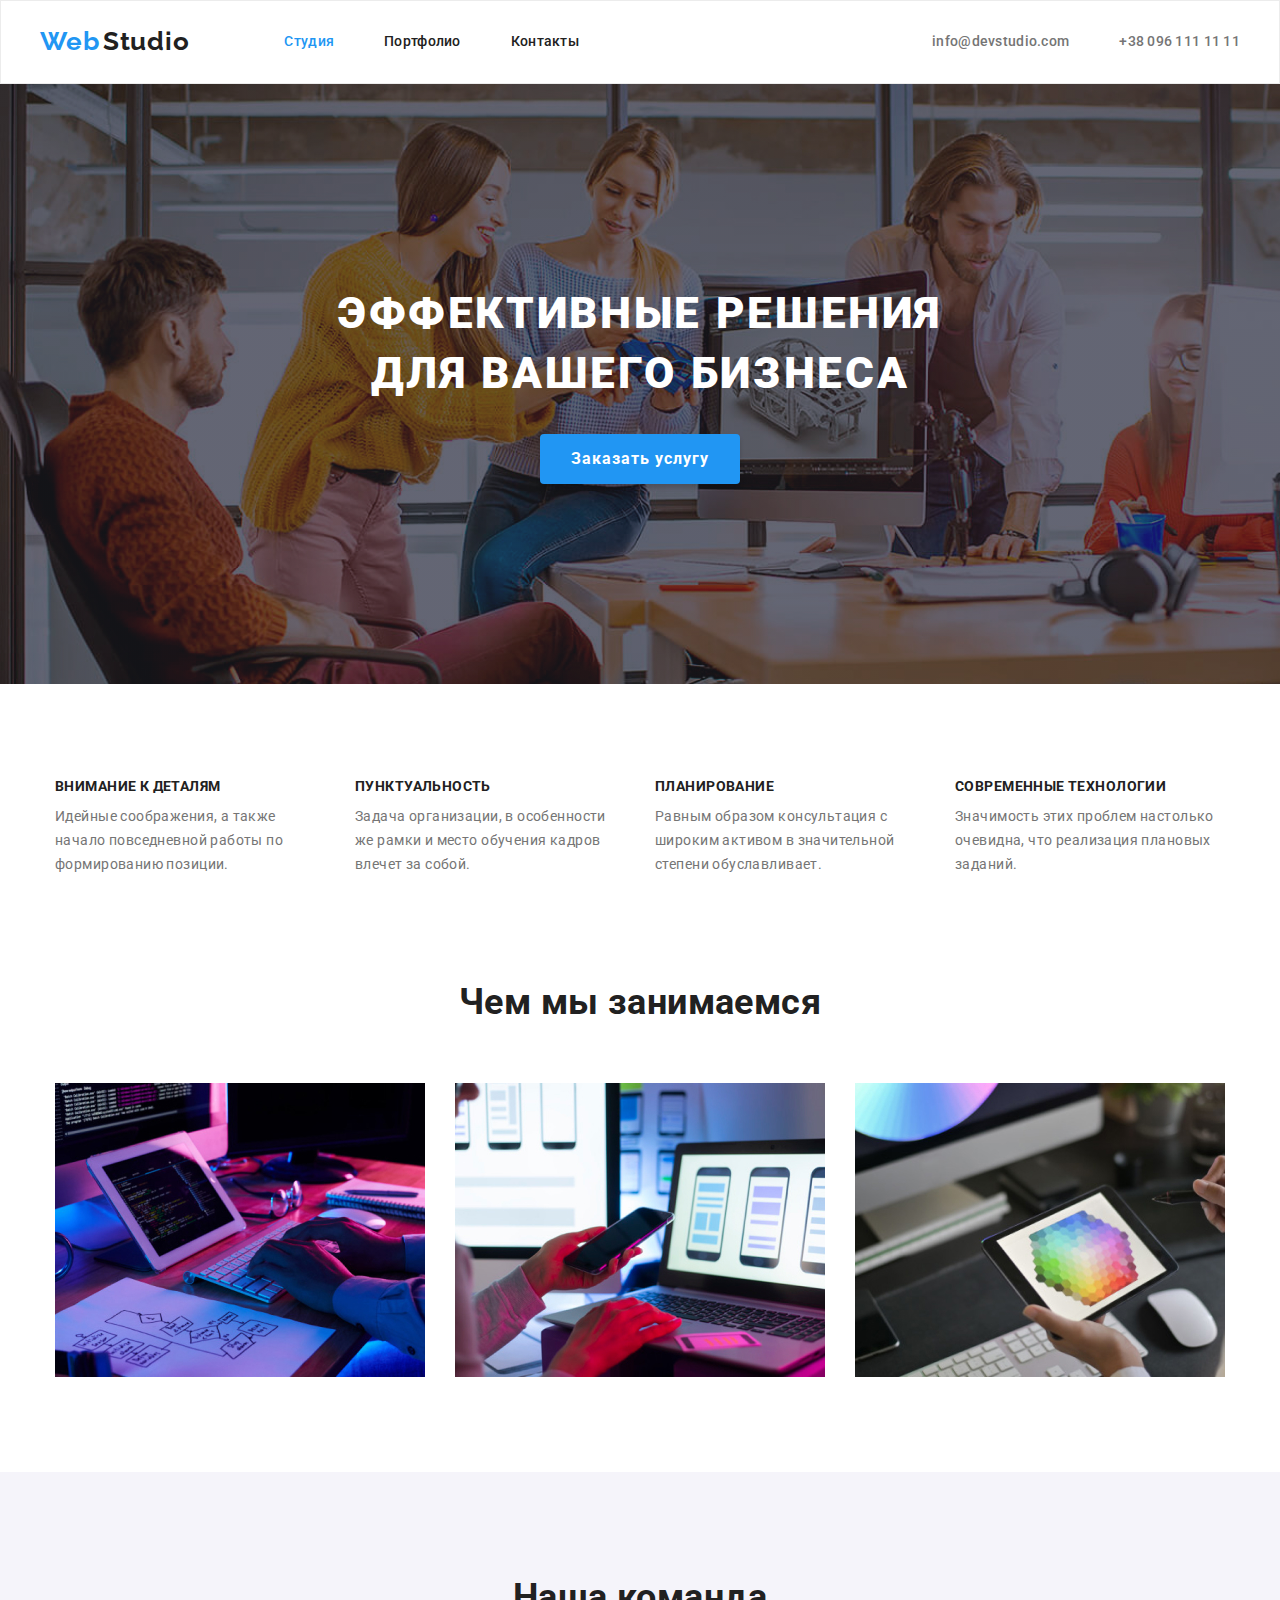
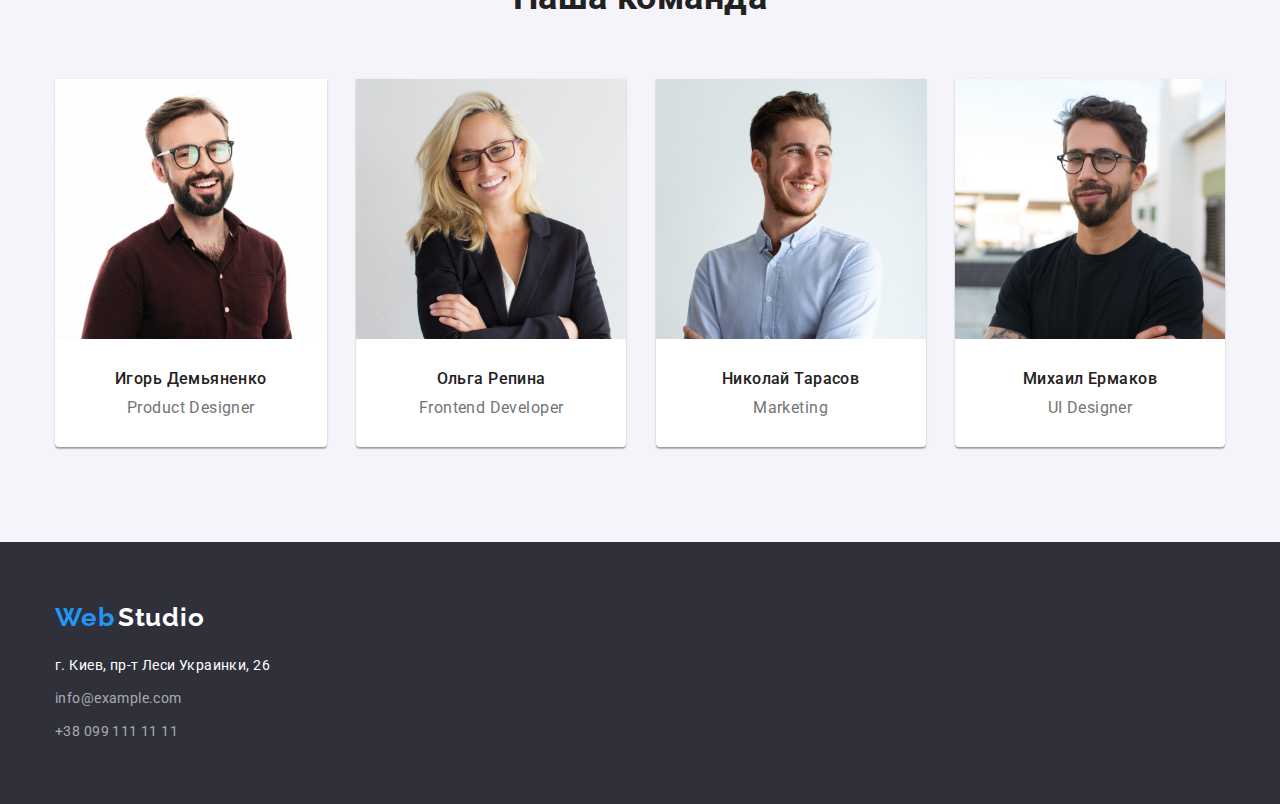
==== index.html @ bc2faef5 "добавлен градиент на оверлее" ====
<!DOCTYPE html>
<html lang="ru">
  <head>
    <meta charset="UTF-8" />
    <meta http-equiv="X-UA-Compatible" content="IE=edge" />
    <meta name="viewport" content="width=device-width, initial-scale=1.0" />
    <title>Студия</title>
    <link rel="preconnect" href="https://fonts.gstatic.com"/>
    <link href="https://fonts.googleapis.com/css2?family=Roboto:wght@400;500;700;900&display=swap" rel="stylesheet"/>   
    <link rel="stylesheet" href="https://cdnjs.cloudflare.com/ajax/libs/modern-normalize/1.0.0/modern-normalize.min.css"/>
    <link rel="stylesheet" href="./css/styles.css"/>
  </head>
  <body>
    <header class="page-header">
      <!--Навигация-->
      <div class="container">
      <nav class="nav">
        <a href="" class="link logo"><span class="logo-span">Web</span> <span class="span-studio">Studio</span></a>
        <ul class="list menu">
          <li class="menu-item"><a class="link link-nav active"  href="">Студия</a></li>
          <li class="menu-item"><a class="link link-nav"  href="./portfolio.html">Портфолио</a></li>
          <li class="menu-item"><a class="link link-nav"  href="">Контакты</a></li>
        </ul>
      </nav>
      <ul class="list menu cont-list">
        <li  class="menu-item"><a class="link cap-contact"  href="mailto:info@devstudio.com">info@devstudio.com</a></li>
        <li class="menu-item"><a class="link cap-contact"  href="tel:+380961111111">+38 096 111 11 11</a></li>
      </ul>
     </div>
    </header>
  <main>
    <section class="dark-bg overlay">
      <div class="container">
        <h1 class="page-title">Эффективные решения для вашего бизнеса</h1>
        <button type="button"  class="click box">Заказать услугу</button>
      </div>
    </section>
      <section class="section-detal">
        <div class="container">
        <!--Качества-->
        <ul class="list details">
          <li class="details-item">
            <h3 class="mini-title">Внимание к деталям</h3>
            <p class="paragraph">Идейные соображения, а также начало повседневной работы по формированию позиции.</p>
          </li>
          <li class="details-item">
            <h3 class="mini-title">Пунктуальность</h3>
            <p class="paragraph">Задача организации, в особенности же рамки и место обучения кадров влечет за собой.</p>
          </li>
          <li class="details-item">
            <h3 class="mini-title">Планирование</h3>
            <p class="paragraph">Равным образом консультация с широким активом в значительной степени обуславливает.</p>
          </li>
          <li class="details-item">
            <h3 class="mini-title">Современные технологии</h3>
            <p class="paragraph">Значимость этих проблем настолько очевидна, что реализация плановых заданий.</p>
          </li>    
        </ul>
      </div>
      </section>
    <section class="section-foto">
      <div class="container">
      <!--Чем мы занимаемся-->
      <h2 class="section-title">Чем мы занимаемся</h2>
      <ul class="list work-foto">
        <li><img src="./images/box-1.jpg" width="370" height="294" alt="Програмирование"/></li>
        <li><img src="./images/box-2.jpg" width="370" height="294" alt="Визуализация на телефонах"/></li>
        <li><img src="./images/box-3.jpg" width="370" height="294" alt="Цветовая палитра дизайна"/></li>
      </ul>
    </div>
    </section>
    <!--Наша команда-->
    <section class="team-bg">
      <div class="container">
      <h2 class="section-title">Наша команда</h2>
      <ul class="list foto-card">
        <li class="card-bg">
          <img src="./images/team/img-0.jpg" width="270" height="260" alt="Игорь Демьяненко">
          <div class="team-block">
            <h4 class="team">Игорь Демьяненко</h4>
            <p lang="en" class="position">Product Designer</p>
          </div>
        </li>
        <li class="card-bg">
          <img src="./images/team/img-1.jpg" width="270" height="260" alt="Ольга Репина">
          <div class="team-block">
            <h4 class="team">Ольга Репина</h4>
            <p lang="en" class="position">Frontend Developer</p>
          </div>
        </li>
        <li class="card-bg">
          <img src="./images/team/img-2.jpg" width="270" height="260" alt="Николай Тарасов">
          <div class="team-block">
            <h4 class="team">Николай Тарасов</h4>
            <p lang="en" class="position">Marketing</p>
          </div>
        </li>
        <li class="card-bg">
          <img src="./images/team/img-3.jpg" width="270" height="260" alt="Михаил Ермаков">
          <div class="team-block">
            <h4 class="team">Михаил Ермаков</h4>
            <p lang="en" class="position">UI Designer</p>
          </div>
        </li>
      </ul>
    </div>
    </section>
  </main>
      <!--Адрес - контакты-->
    <footer class="footer-bg">
      <div class="container">
      <a href="" class="link"> <span class="logo-span">Web</span> <span class="span-withe">Studio</span></a>
        <address class="address">
          <ul class="list">
            <li class="city"><a class="link kiev"  href="https://goo.gl/maps/7i1z6nDNtPPJx5457" target="_blank" rel="noopener noreferrer">г. Киев, пр-т Леси Украинки, 26</a></li>
            <li class="mail"><a class="link footer-contact"  href="mailto:info@example.com">info@example.com</a></li>
            <li><a class="link footer-contact"  href="tel:+380991111111">+38 099 111 11 11</a></li>
          </ul>
        </address>
      </div>
      </footer> 
  </body>
</html>
---- css/styles.css ----
@font-face {
    font-family: "Raleway";
    src:url(../fonts/raleway-v19-latin_cyrillic/raleway-v19-latin_cyrillic-700.woff) format('woff'),
    url(../fonts/raleway-v19-latin_cyrillic/raleway-v19-latin_cyrillic-700.woff2) format('woff2');
    font-weight: 700;
    font-style: normal;
    font-display: swap;
}
/*Обнуление стилей*/
html {
	box-sizing: border-box;
}
*,
*::after,
*::before {
	box-sizing: inherit;
}
h1,
h2,
h3,
h4,
h5,
h6,
p {
	margin-top: 0;
    margin-bottom: 0;
}
img {
    display: block;
    max-width: 100%;
    height: auto;
  }
:root {
    --main-text-color: #757575;
    --title-color: #212121;
    --accent-color: #2196F3;
    --alt-text-color: #FFFFFF;

    --line-bg: #FFFFFF; /* верхняя линия */
    --dark-bg: #2F303A; /* шапка + футер */
    --card-bg: #FFFFFF; /* карточки команды */
    --team--bg: #F5F4FA; /* шапка команды */
    --main-bg: #E5E5E5;
    

    --main-font: "Roboto", sans-serif; /* основной текст */
    --name-site: "Raleway", sans-serif; /* названия сайта */
}

body {
   font-family: var(--main-font);
   font-size: 14px;
   line-height: 1.71;
   letter-spacing: 0.03em;
   color: var(--main-text-color);
}
/*Общий контейнер для центрирования и ограничения контента по ширине*/
.container {
    width: 1200px;
    padding-left: 15px;
    padding-right: 15px;
    margin-left: auto;
    margin-right: auto;
}
/*Логотип*/
.logo-span {
    font-family: var(--name-site);
    font-weight: bold;
    font-size: 26px;
    line-height: 1.19;
    letter-spacing: 0.03em;
    color: var(--accent-color);
}
.span-studio {
    font-family: var(--name-site);
    font-weight: bold;
    font-size: 26px;
    line-height: 1.19;
    letter-spacing: 0.03em;
    color: var(--title-color);
}
.span-withe {
    font-family: var(--name-site);
    font-weight: bold;
    font-size: 26px;
    line-height: 1.19;
    letter-spacing: 0.03em;
    color: var(--alt-text-color);
}
/* сброс цвета ссылок и подчёркивания */
.link {
    color: inherit;
    text-decoration: none;
}
/* подсветка ссылок и кнопок */
.link:hover,
.link:focus {
    color: var(--accent-color);
}

.link-nav {
    font-weight: 500;
    line-height: 1.14;
    letter-spacing: 0.02em;
    color: var(--title-color);
}
/*Почта Телефон Шапка*/
.cap-contact {
font-weight: 500;
line-height: 1.14;
letter-spacing: 0.02em;
}
/* сброс маркировки списков */
.list {
    margin: 0;
    padding-left: 0;
    list-style: none;
}
/* сброс курсивного шрифта italic */
.address {
    font-style: inherit;
    margin-top: 20px;
}
/*Выравнивание меню*/
.menu {
    display: flex;
    align-items: center;
}
.menu-item:not(:last-child) {
    margin-right: 50px;
}
.logo {
    margin-right: 95px;
}
.page-header .container {
    display: flex;
    align-items: center;
    padding: 25px 0px;
}
.cont-list {
    margin-left: auto;
}
.page-header {
    border: 1px solid #ECECEC;
    display: flex;
}
.nav {
    display: flex;
    align-items: center;
}
/*Кнопка*/
.click {
    display: block;
    width: 200px;
    height: 50px;
    font-weight: 700;
    font-size: 16px;
    line-height: 1.87;
    letter-spacing: 0.06em;
    color: var(--alt-text-color);
    background: #2196F3;
    box-shadow: 0px 4px 4px rgba(0, 0, 0, 0.15);
    border-radius: 4px;
    border: none;
    margin-top: 30px;
    margin-left: auto;
    margin-right: auto;
}
/* эффективные решения для вашего бизнеса */
.page-title { 
    width: 696px;
    font-weight: 900;
    font-size: 44px;
    line-height: 1.36;
    text-align: center;
    letter-spacing: 0.06em;
    text-transform: uppercase;
    color: var(--alt-text-color);
    margin-left: auto;
    margin-right: auto;
}
/* заголовки h2 */
.section-title {
    font-family: var(--main-font);
    font-size: 36px;
    line-height: 1.17x;
    text-align: center;
    color: var(--title-color);
    margin-bottom: 50px;
}
/* заголовок h3 */
.mini-title {
    font-family: var(--main-font);
    font-size: 14px;
    line-height: 1.14;
    text-transform: uppercase;
    color: var(--title-color);
}
/* Команда*/
.team {
    font-family: var(--main-font);
    font-weight: 500;
    font-size: 16px;
    line-height: 1.19;
    color: var(--title-color);
    text-align: center;
    margin-bottom: 10px;
}
.team-block {
    padding: 30px 60px;
}
/*Параграфы описаний*/
.paragraph {
    width: 270px;
    font-size: 14px;
    line-height: 1.71;
    letter-spacing: 0.03em;
    margin-top: 10px;
}
.details {
    display: flex;
}
.details-item:not(:last-child) {
    margin-right: 30px;
}
.section-detal {
    padding-top: 95px;
    padding-bottom: 95px;
}
/* Занятость в фото */
.work-foto {
    display: flex;
    justify-content:space-between;
}
.section-foto {
    padding-bottom: 95px;
}
/*Должность*/
.position {  
    font-size: 16px;
    line-height: 1.19;
    text-align: center;
}
.foto-card {
    display: flex;
    justify-content:space-between;
}
/*Фоны*/
.footer-bg {
    padding-top: 60px;
    padding-bottom: 60px;
    background: #2F303A;
}
.overlay {
    max-width: 1600px;
    height: 600px;
    margin-right: auto;
    margin-left: auto;  
    background-image: linear-gradient( 
        to right,
        rgba(47, 48, 58, 0.4),
        rgba(47, 48, 58, 0.4)), url(/images/img-overlay.jpg);
    /* background-repeat: no-repeat; */
}
.dark-bg {
    /* background-color: var(--dark-bg); */
    padding-top: 200px;
    padding-bottom: 200px;
}
.team-bg {
    background-color: var(--team--bg);
    padding-top: 95px;
    padding-bottom: 95px;
}
/*Карточки*/
.card-bg {
    box-shadow: 0px 1px 3px rgba(0, 0, 0, 0.12), 0px 1px 1px rgba(0, 0, 0, 0.14), 0px 2px 1px rgba(0, 0, 0, 0.2);
    border-radius: 0px 0px 4px 4px;

    background-color: var(--card-bg);
}
/*Футер Контакты*/
.footer-contact {
    line-height: 1.71;
    color: rgba(255, 255, 255, 0.6);
}
/*Адресс Киев - белым*/
.kiev {
line-height: 1.71;
letter-spacing: 0.03em;
color: var(--alt-text-color)
}
.city:not(:last-child) {
    margin-bottom: 9px;
}
.mail:not(:last-child) {
    margin-bottom: 9px;
}

/*Курсор для кнопки*/
.box {
     cursor: pointer;
}


/*Страница Портфолио*/

/* Кнопки */
.click-bt {
    display: block;
    font-weight: 500;
    font-size: 16px;
    line-height: 1.62;
    letter-spacing: 0.03em;
    color: var(--title-color);
    background: #F5F4FA;
    border-radius: 4px;
    border: none;
}
.click-but {
    padding: 6px 22px;
}
.click-item:not(:last-child) {
    margin-right: 8px;
}
.click-bt:hover,
.click-bt:focus {
    color: #FFFFFF;
    background: #2196F3;
}
.but {
    display: flex;
    flex-wrap: wrap;
    justify-content: center;
    margin-bottom: 50px;
}
.but-section {
    padding-top: 95px;
    padding-bottom: 50px;
}

/* Заглавие картинок */
.box-car {
    border: 1px solid #EEEEEE;
    padding: 20px 24px;
}
.title-card {
font-size: 18px;
line-height: 2;
letter-spacing: 0.06em;
color: #212121;
}
.position-portf {
    font-size: 16px;
    line-height: 1.88;
    letter-spacing: 0.03em;
    color: var(--main-text-color);
}
/* Подсветка текущей страницы */
.active {
    color: var(--accent-color);
}
/* Карточки bg портфолио */
.card-bg-portf {
    background: #FFFFFF;
    /* border: 1px solid #EEEEEE; */
    box-sizing: border-box;
    margin-left: 30px;
    margin-top: 30px;
    flex-basis: calc((100% - 3 * 30px) / 3);
}
.line-one {
    display: flex;
    flex-wrap: wrap;
    margin-left: -30px;
    margin-top: -30px;
}
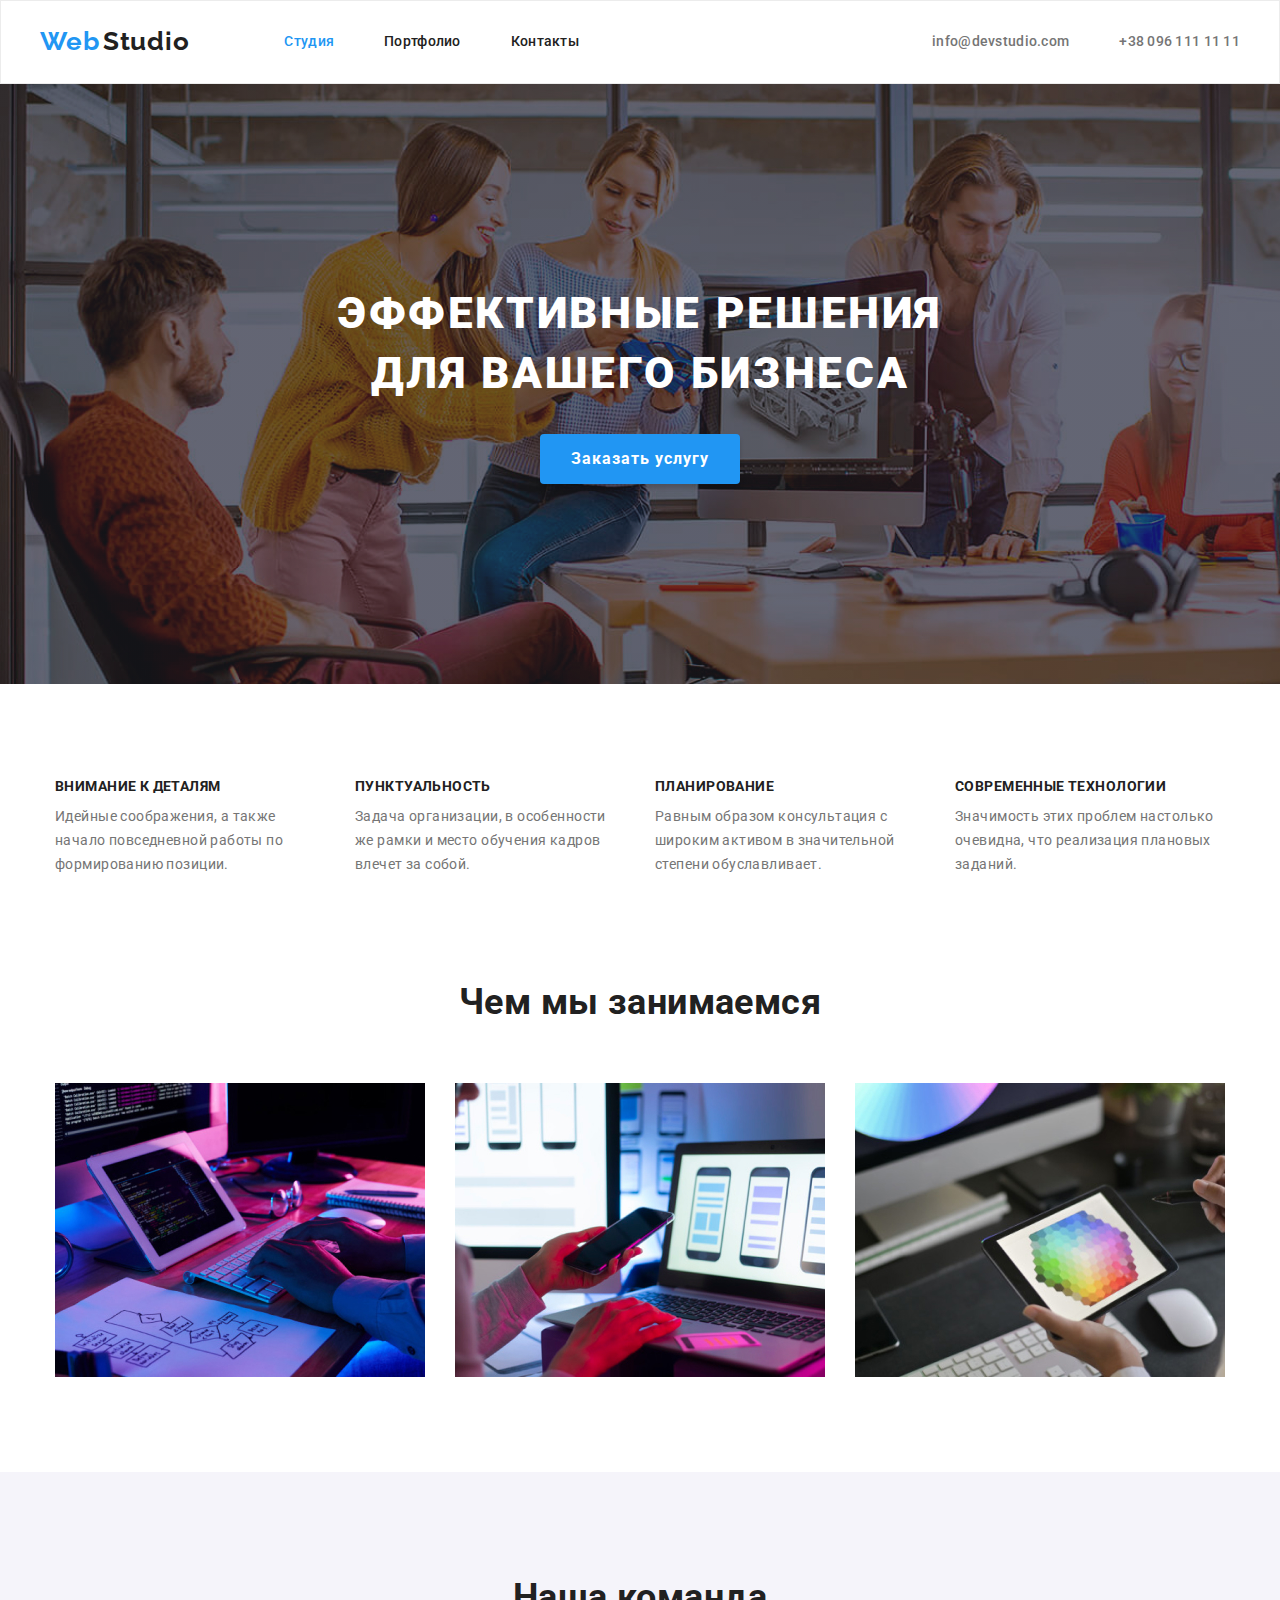
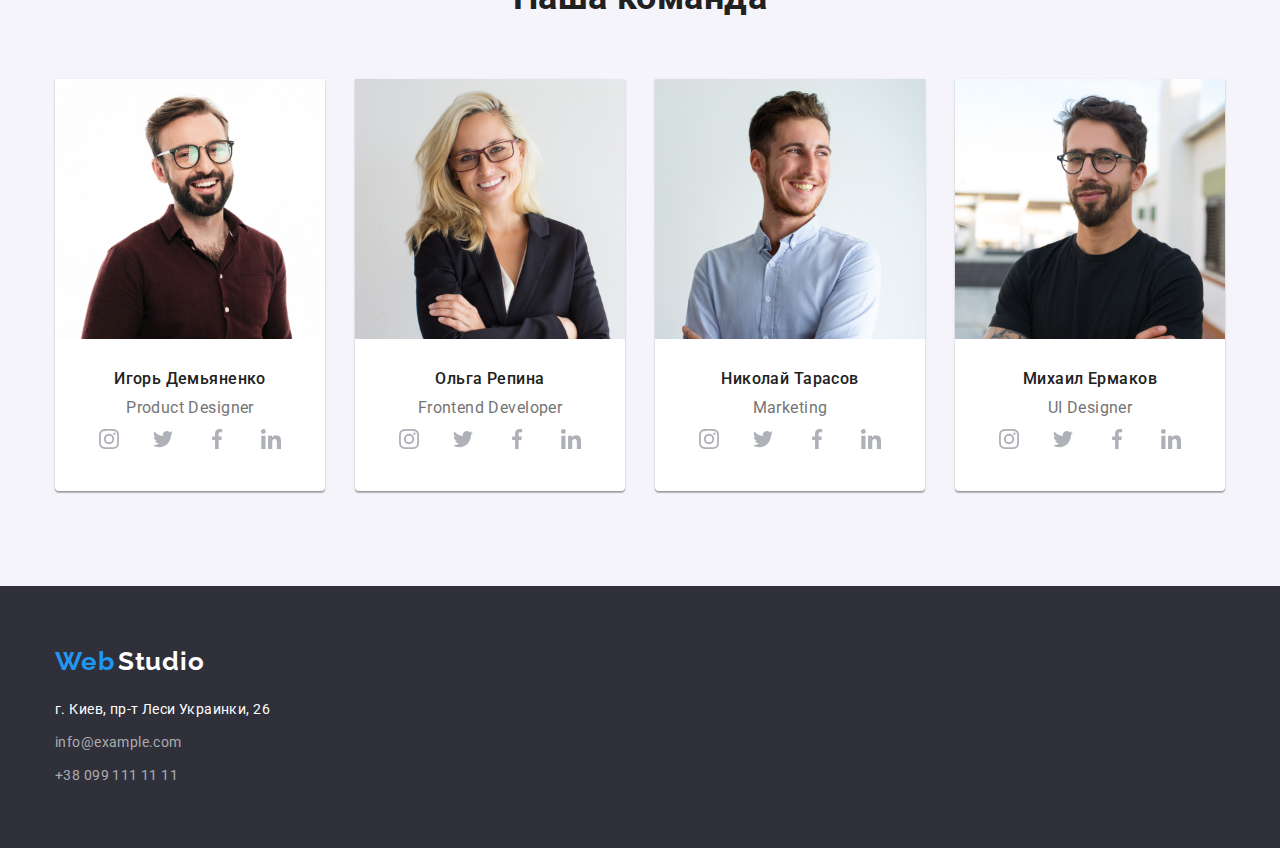
==== commit c49bb011: "добавлены иконки соц сетей на все четыре карточки" ====
--- a/index.html
+++ b/index.html
@@ -79,6 +79,37 @@
           <div class="team-block">
             <h4 class="team">Игорь Демьяненко</h4>
             <p lang="en" class="position">Product Designer</p>
+            <!--Социальные Сети-->
+            <ul class="list social-icons">
+              <li class="social-icons-item">
+                <a href="" class="social-icons-link" target="_blank" rel="noopener noreferrer">
+                  <svg class="social-icons-svg">
+                    <use href="./images/icons/sprite.svg#icon-instagram"></use>
+                  </svg>
+                </a>
+              </li>
+              <li class="social-icons-item">
+                <a href="" class="social-icons-link" target="_blank" rel="noopener noreferrer">
+                  <svg class="social-icons-svg">
+                    <use href="./images/icons/sprite.svg#icon-twitter"></use>
+                  </svg>
+                </a>
+              </li>
+              <li class="social-icons-item">
+                <a href="" class="social-icons-link" target="_blank" rel="noopener noreferrer">
+                  <svg class="social-icons-svg">
+                    <use href="./images/icons/sprite.svg#icon-facebook"></use>
+                  </svg>
+                </a>
+              </li>
+              <li class="social-icons-item">
+                <a href="" class="social-icons-link" target="_blank" rel="noopener noreferrer">
+                  <svg class="social-icons-svg">
+                    <use href="./images/icons/sprite.svg#icon-linkedin"></use>
+                  </svg>
+                </a>
+              </li>
+            </ul>
           </div>
         </li>
         <li class="card-bg">
@@ -86,6 +117,36 @@
           <div class="team-block">
             <h4 class="team">Ольга Репина</h4>
             <p lang="en" class="position">Frontend Developer</p>
+            <ul class="list social-icons">
+              <li class="social-icons-item">
+                <a href="" class="social-icons-link" target="_blank" rel="noopener noreferrer">
+                  <svg class="social-icons-svg">
+                    <use href="./images/icons/sprite.svg#icon-instagram"></use>
+                  </svg>
+                </a>
+              </li>
+              <li class="social-icons-item">
+                <a href="" class="social-icons-link" target="_blank" rel="noopener noreferrer">
+                  <svg class="social-icons-svg">
+                    <use href="./images/icons/sprite.svg#icon-twitter"></use>
+                  </svg>
+                </a>
+              </li>
+              <li class="social-icons-item">
+                <a href="" class="social-icons-link" target="_blank" rel="noopener noreferrer">
+                  <svg class="social-icons-svg">
+                    <use href="./images/icons/sprite.svg#icon-facebook"></use>
+                  </svg>
+                </a>
+              </li>
+              <li class="social-icons-item">
+                <a href="" class="social-icons-link" target="_blank" rel="noopener noreferrer">
+                  <svg class="social-icons-svg">
+                    <use href="./images/icons/sprite.svg#icon-linkedin"></use>
+                  </svg>
+                </a>
+              </li>
+            </ul>
           </div>
         </li>
         <li class="card-bg">
@@ -93,6 +154,36 @@
           <div class="team-block">
             <h4 class="team">Николай Тарасов</h4>
             <p lang="en" class="position">Marketing</p>
+            <ul class="list social-icons">
+              <li class="social-icons-item">
+                <a href="" class="social-icons-link" target="_blank" rel="noopener noreferrer">
+                  <svg class="social-icons-svg">
+                    <use href="./images/icons/sprite.svg#icon-instagram"></use>
+                  </svg>
+                </a>
+              </li>
+              <li class="social-icons-item">
+                <a href="" class="social-icons-link" target="_blank" rel="noopener noreferrer">
+                  <svg class="social-icons-svg">
+                    <use href="./images/icons/sprite.svg#icon-twitter"></use>
+                  </svg>
+                </a>
+              </li>
+              <li class="social-icons-item">
+                <a href="" class="social-icons-link" target="_blank" rel="noopener noreferrer">
+                  <svg class="social-icons-svg">
+                    <use href="./images/icons/sprite.svg#icon-facebook"></use>
+                  </svg>
+                </a>
+              </li>
+              <li class="social-icons-item">
+                <a href="" class="social-icons-link" target="_blank" rel="noopener noreferrer">
+                  <svg class="social-icons-svg">
+                    <use href="./images/icons/sprite.svg#icon-linkedin"></use>
+                  </svg>
+                </a>
+              </li>
+            </ul>
           </div>
         </li>
         <li class="card-bg">
@@ -100,6 +191,36 @@
           <div class="team-block">
             <h4 class="team">Михаил Ермаков</h4>
             <p lang="en" class="position">UI Designer</p>
+            <ul class="list social-icons">
+              <li class="social-icons-item">
+                <a href="" class="social-icons-link" target="_blank" rel="noopener noreferrer">
+                  <svg class="social-icons-svg">
+                    <use href="./images/icons/sprite.svg#icon-instagram"></use>
+                  </svg>
+                </a>
+              </li>
+              <li class="social-icons-item">
+                <a href="" class="social-icons-link" target="_blank" rel="noopener noreferrer">
+                  <svg class="social-icons-svg">
+                    <use href="./images/icons/sprite.svg#icon-twitter"></use>
+                  </svg>
+                </a>
+              </li>
+              <li class="social-icons-item">
+                <a href="" class="social-icons-link" target="_blank" rel="noopener noreferrer">
+                  <svg class="social-icons-svg">
+                    <use href="./images/icons/sprite.svg#icon-facebook"></use>
+                  </svg>
+                </a>
+              </li>
+              <li class="social-icons-item">
+                <a href="" class="social-icons-link" target="_blank" rel="noopener noreferrer">
+                  <svg class="social-icons-svg">
+                    <use href="./images/icons/sprite.svg#icon-linkedin"></use>
+                  </svg>
+                </a>
+              </li>
+            </ul>
           </div>
         </li>
       </ul>
--- a/css/styles.css
+++ b/css/styles.css
@@ -207,7 +207,7 @@
     margin-bottom: 10px;
 }
 .team-block {
-    padding: 30px 60px;
+    padding: 30px 32px;
 }
 /*Параграфы описаний*/
 .paragraph {
@@ -244,6 +244,38 @@
 .foto-card {
     display: flex;
     justify-content:space-between;
+}
+/* Социальные Сети */
+.social-icons {
+    display: inline-flex;
+}
+.social-icons-item:not(:last-child) {
+    margin-right: 10px;
+}
+.social-icons-link {
+    display: flex;
+    align-items: center;
+    justify-content: center;
+    width: 44px;   
+    height: 44px;
+    border-radius: 50%;
+    background-color: #ffffff;
+}
+.social-icons-link:hover .social-icons-svg,
+.social-icons-link:focus .social-icons-svg {
+    fill: #ffffff;
+}
+.social-icons-link:hover {
+    background: var(--accent-color);
+}
+.social-icons-link:focus {
+    background: var(--accent-color);
+}
+
+.social-icons-svg {
+    width: 20x;
+    height: 20px;
+    fill: #AFB1B8;;
 }
 /*Фоны*/
 .footer-bg {
@@ -260,10 +292,10 @@
         to right,
         rgba(47, 48, 58, 0.4),
         rgba(47, 48, 58, 0.4)), url(/images/img-overlay.jpg);
-    /* background-repeat: no-repeat; */
+        background-color: #C4C4C4;
+     background-repeat: no-repeat; 
 }
 .dark-bg {
-    /* background-color: var(--dark-bg); */
     padding-top: 200px;
     padding-bottom: 200px;
 }
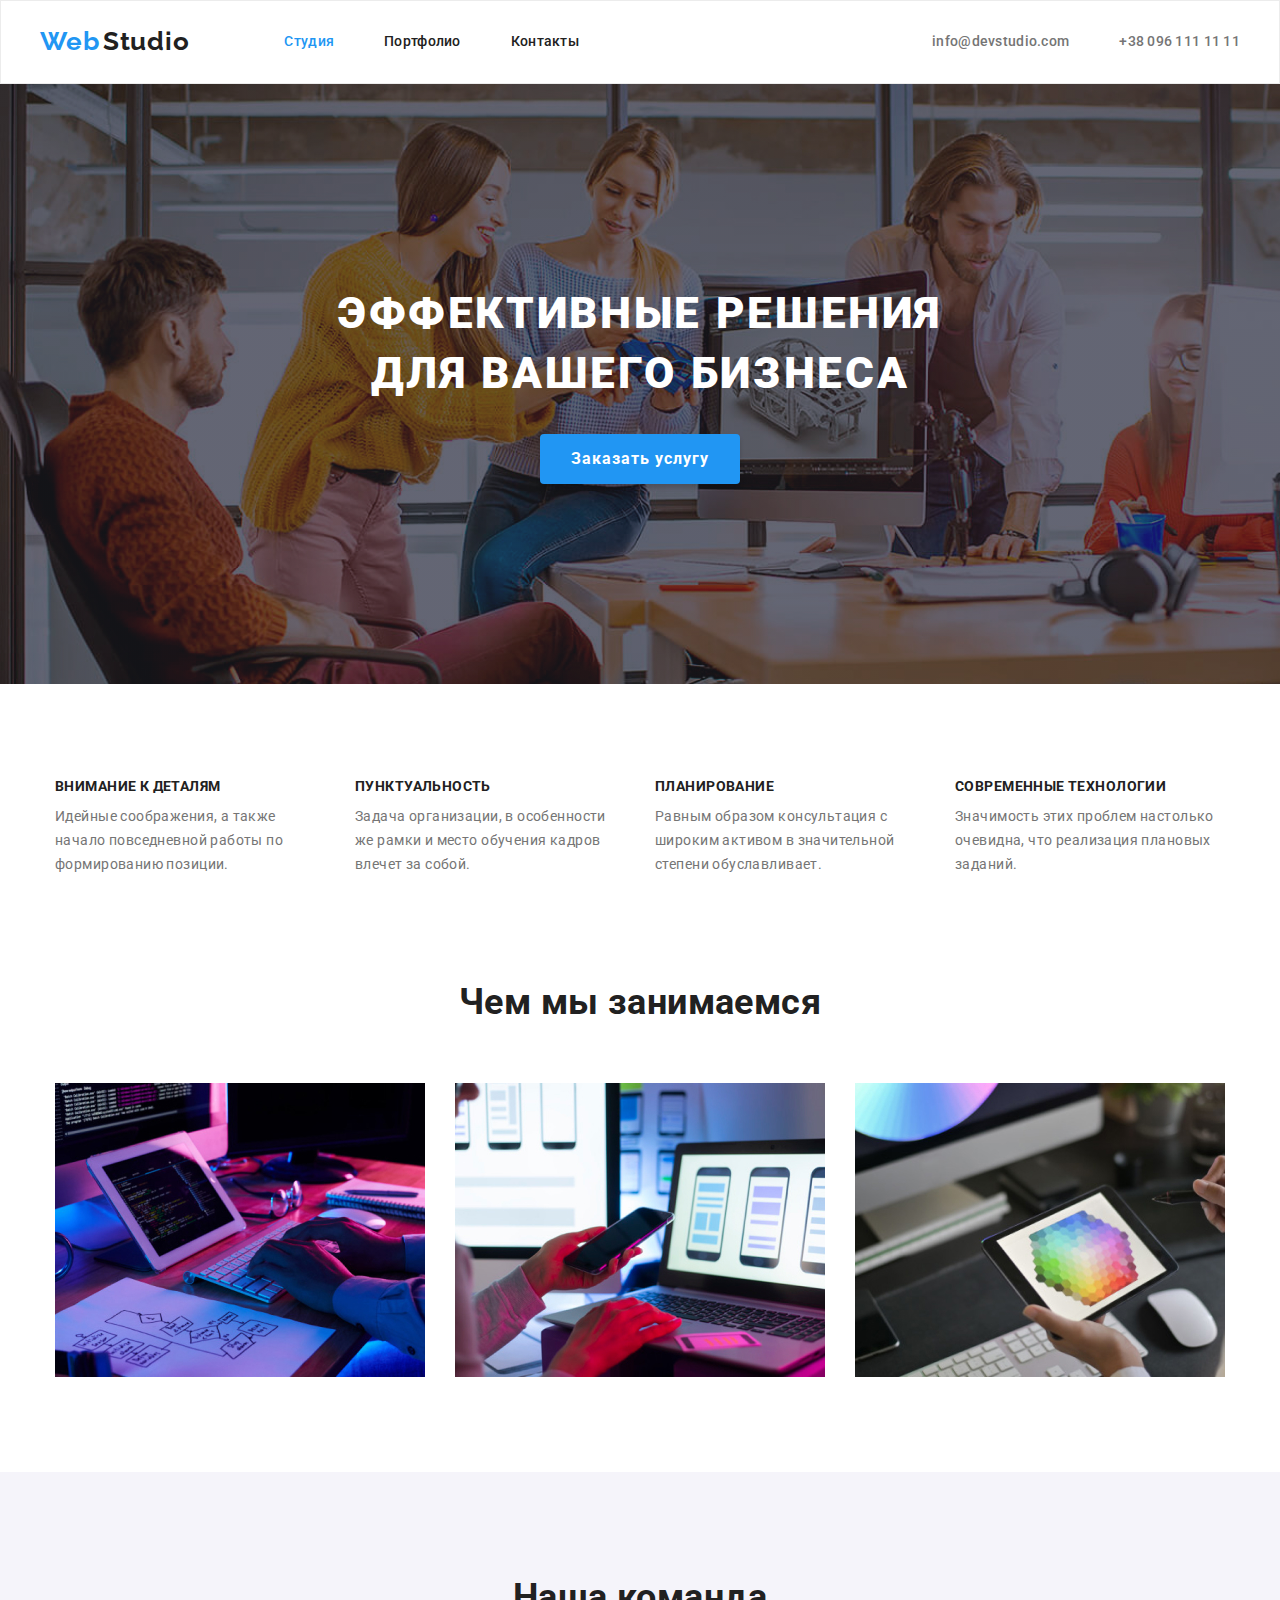
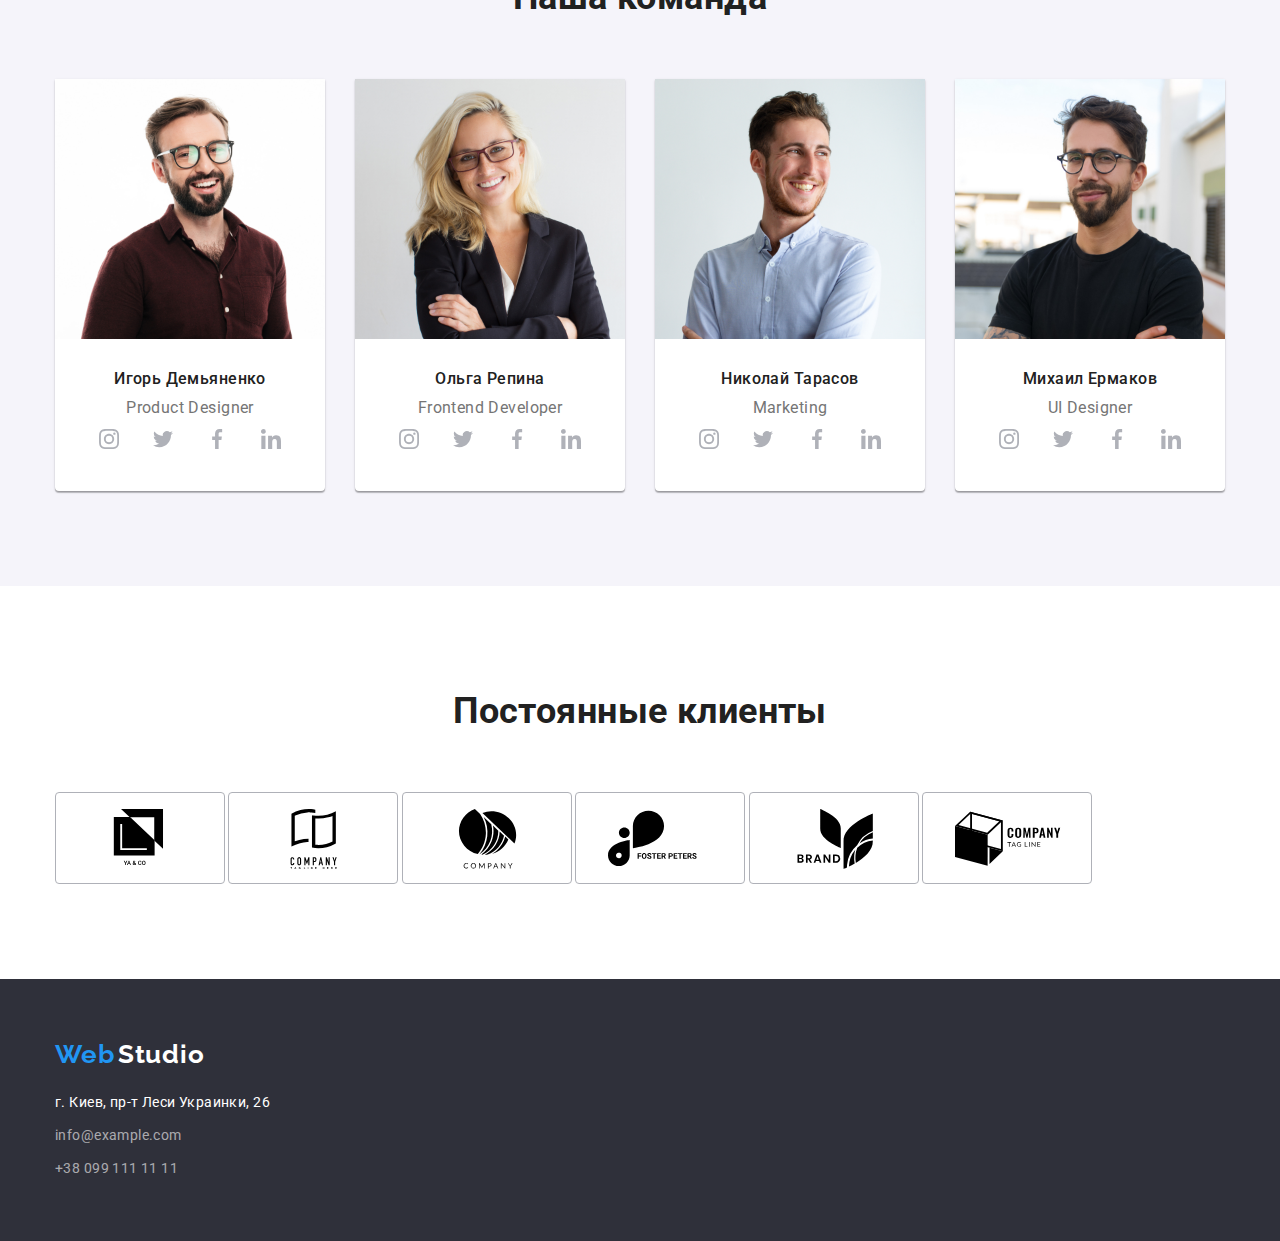
==== commit b287fb8d: "добавлены иконки "постоянные клиенты" компаний" ====
--- a/index.html
+++ b/index.html
@@ -226,6 +226,66 @@
       </ul>
     </div>
     </section>
+    <!--Постоянные клиенты - Компании-->
+    <section class="company-bord">
+      <div class="container">
+        <h2 class="section-title">Постоянные клиенты</h2>
+        <ul class="list company-icons">
+          <li class="company-icons-item">
+            <a href="" class="company-icons-link" target="_blank" rel="noopener noreferrer">
+              <svg class="company-icons-svg">
+                <use href="./images/icons/sprite.svg#icon-logo-one"></use>
+              </svg>
+            </a>
+          </li>
+        </ul>
+        <ul class="list company-icons">
+          <li class="company-icons-item">
+            <a href="" class="company-icons-link" target="_blank" rel="noopener noreferrer">
+              <svg class="company-icons-svg">
+                <use href="./images/icons/sprite.svg#icon-logo-two"></use>
+              </svg>
+            </a>
+          </li>
+        </ul>
+        <ul class="list company-icons">
+          <li class="company-icons-item">
+            <a href="" class="company-icons-link" target="_blank" rel="noopener noreferrer">
+              <svg class="company-icons-svg">
+                <use href="./images/icons/sprite.svg#icon-logo-three";></use>
+              </svg>
+            </a>
+          </li>
+        </ul>
+        <ul class="list company-icons">
+          <li class="company-icons-item">
+            <a href="" class="company-icons-link" target="_blank" rel="noopener noreferrer">
+              <svg class="company-icons-svg">
+                <use href="./images/icons/sprite.svg#icon-logo-four";></use>
+              </svg>
+            </a>
+          </li>
+        </ul>
+        <ul class="list company-icons">
+          <li class="company-icons-item">
+            <a href="" class="company-icons-link" target="_blank" rel="noopener noreferrer">
+              <svg class="company-icons-svg">
+                <use href="./images/icons/sprite.svg#icon-logo-five";></use>
+              </svg>
+            </a>
+          </li>
+        </ul>
+        <ul class="list company-icons">
+          <li class="company-icons-item">
+            <a href="" class="company-icons-link" target="_blank" rel="noopener noreferrer">
+              <svg class="company-icons-svg">
+                <use href="./images/icons/sprite.svg#icon-logo-six";></use>
+              </svg>
+            </a>
+          </li>
+        </ul>
+      </div>
+    </section>
   </main>
       <!--Адрес - контакты-->
     <footer class="footer-bg">
--- a/css/styles.css
+++ b/css/styles.css
@@ -273,7 +273,7 @@
 }
 
 .social-icons-svg {
-    width: 20x;
+    width: 20px;
     height: 20px;
     fill: #AFB1B8;;
 }
@@ -311,6 +311,35 @@
 
     background-color: var(--card-bg);
 }
+
+/* Постоянные клиенты - Компании */
+.company-bord {
+    padding-top: 95px;
+    padding-bottom: 95px;
+}
+.company-icons {
+    display: inline-flex;
+    width: 170px;
+    height: 92px;
+    border: 1px solid #AFB1B8;
+    box-sizing: border-box;
+    border-radius: 4px;
+    padding: 16px 32px;
+}
+
+.company-icons-link {
+    display: flex;
+    justify-content: center;
+    align-items: center;
+}
+.company-icons-svg {
+    width: 106px;
+    height: 60px;
+}
+.company-icons-link:hover .company-icons-svg,
+.company-icons-link:focus .company-icons-svg {
+    fill: var(--accent-color);
+} 
 /*Футер Контакты*/
 .footer-contact {
     line-height: 1.71;
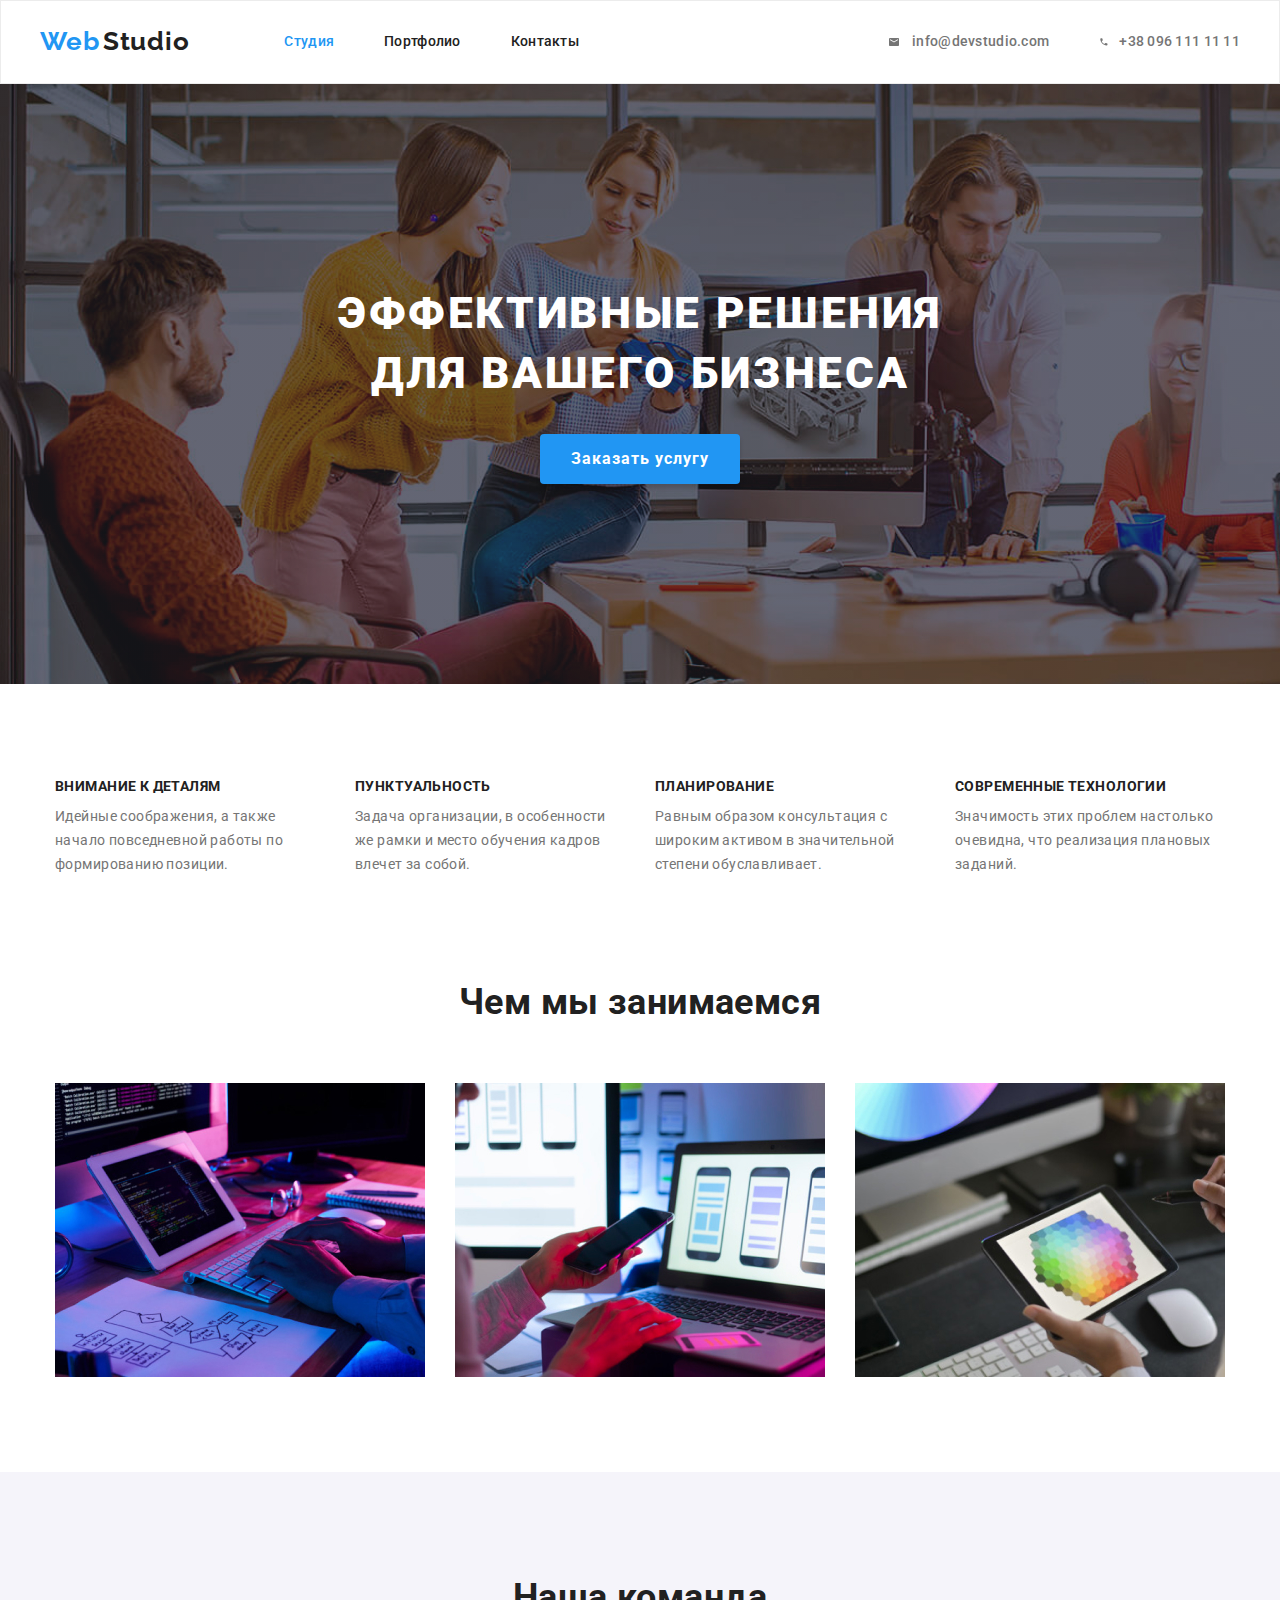
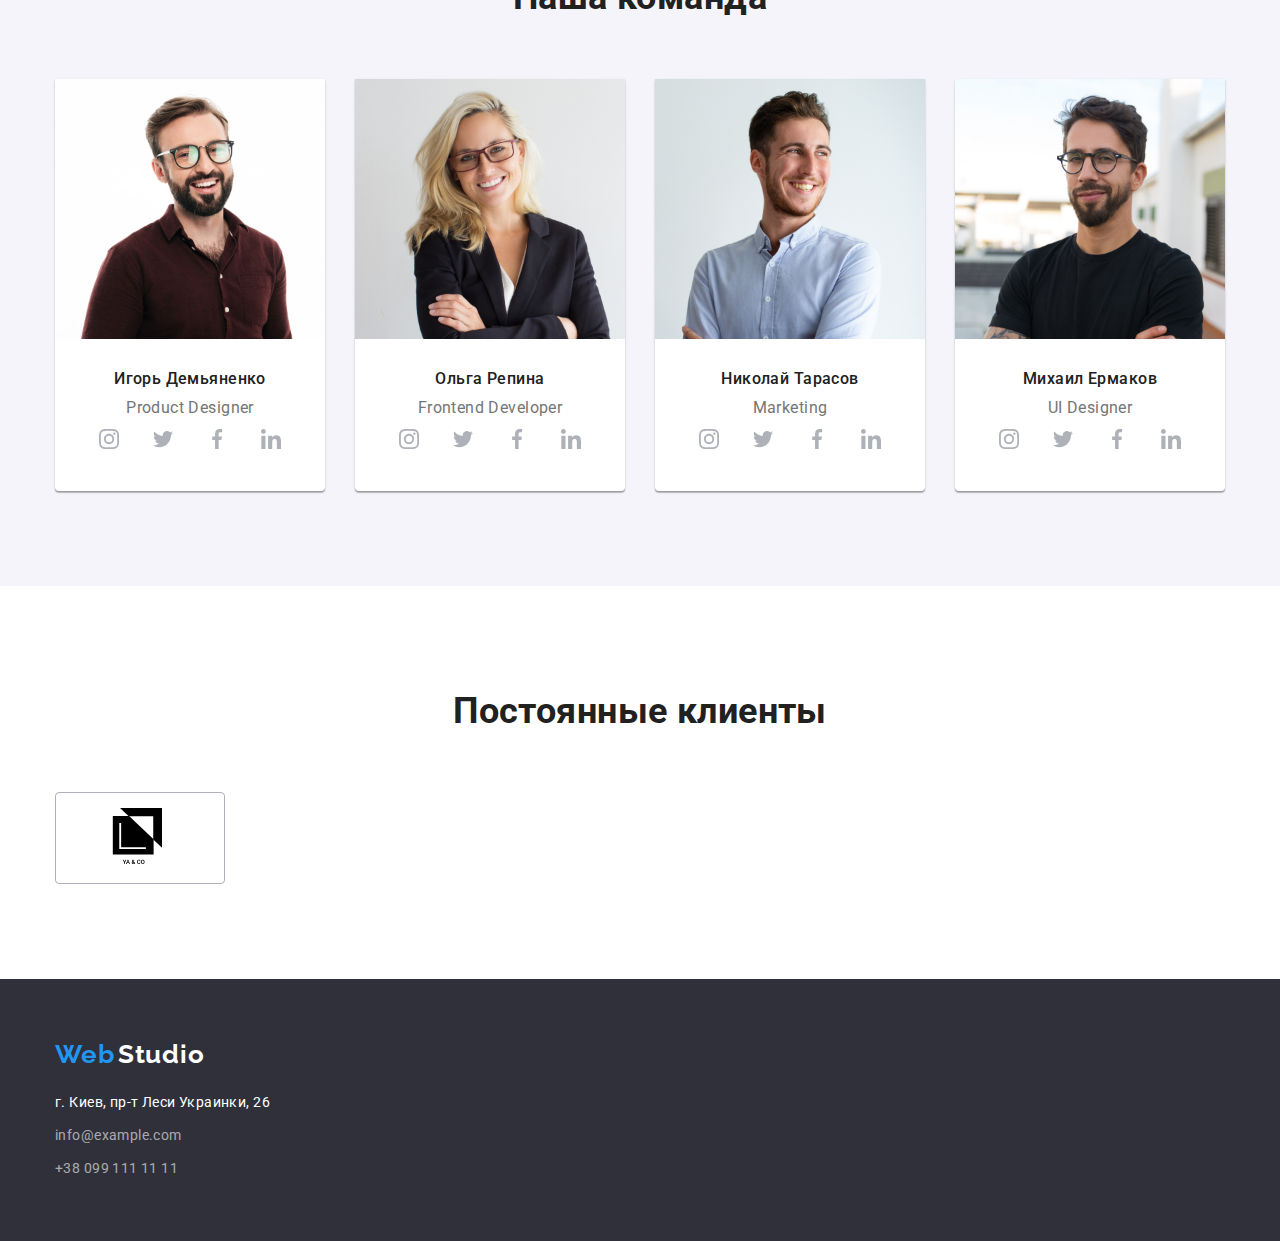
==== commit 9c824c52: "добавлена иконка почта и телефон" ====
--- a/index.html
+++ b/index.html
@@ -23,8 +23,16 @@
         </ul>
       </nav>
       <ul class="list menu cont-list">
-        <li  class="menu-item"><a class="link cap-contact"  href="mailto:info@devstudio.com">info@devstudio.com</a></li>
-        <li class="menu-item"><a class="link cap-contact"  href="tel:+380961111111">+38 096 111 11 11</a></li>
+        <li  class="menu-item"><a class="link cap-contact"  href="mailto:info@devstudio.com">
+          <svg class="mail-icon">
+            <use href="./images/icons/sprite.svg#icon-email"></use>
+          </svg>
+          info@devstudio.com</a></li>
+        <li class="menu-item"><a class="link cap-contact"  href="tel:+380961111111">
+          <svg class="phone-icon">
+            <use href="./images/icons/sprite.svg#icon-phone"></use>
+          </svg>
+          +38 096 111 11 11</a></li>
       </ul>
      </div>
     </header>
@@ -230,60 +238,16 @@
     <section class="company-bord">
       <div class="container">
         <h2 class="section-title">Постоянные клиенты</h2>
-        <ul class="list company-icons">
-          <li class="company-icons-item">
-            <a href="" class="company-icons-link" target="_blank" rel="noopener noreferrer">
+        <ul class="list">
+          <li>
+            <a href="" class="company-icons company-icons-link" target="_blank" rel="noopener noreferrer">
               <svg class="company-icons-svg">
                 <use href="./images/icons/sprite.svg#icon-logo-one"></use>
               </svg>
             </a>
           </li>
         </ul>
-        <ul class="list company-icons">
-          <li class="company-icons-item">
-            <a href="" class="company-icons-link" target="_blank" rel="noopener noreferrer">
-              <svg class="company-icons-svg">
-                <use href="./images/icons/sprite.svg#icon-logo-two"></use>
-              </svg>
-            </a>
-          </li>
-        </ul>
-        <ul class="list company-icons">
-          <li class="company-icons-item">
-            <a href="" class="company-icons-link" target="_blank" rel="noopener noreferrer">
-              <svg class="company-icons-svg">
-                <use href="./images/icons/sprite.svg#icon-logo-three";></use>
-              </svg>
-            </a>
-          </li>
-        </ul>
-        <ul class="list company-icons">
-          <li class="company-icons-item">
-            <a href="" class="company-icons-link" target="_blank" rel="noopener noreferrer">
-              <svg class="company-icons-svg">
-                <use href="./images/icons/sprite.svg#icon-logo-four";></use>
-              </svg>
-            </a>
-          </li>
-        </ul>
-        <ul class="list company-icons">
-          <li class="company-icons-item">
-            <a href="" class="company-icons-link" target="_blank" rel="noopener noreferrer">
-              <svg class="company-icons-svg">
-                <use href="./images/icons/sprite.svg#icon-logo-five";></use>
-              </svg>
-            </a>
-          </li>
-        </ul>
-        <ul class="list company-icons">
-          <li class="company-icons-item">
-            <a href="" class="company-icons-link" target="_blank" rel="noopener noreferrer">
-              <svg class="company-icons-svg">
-                <use href="./images/icons/sprite.svg#icon-logo-six";></use>
-              </svg>
-            </a>
-          </li>
-        </ul>
+        
       </div>
     </section>
   </main>
--- a/css/styles.css
+++ b/css/styles.css
@@ -106,9 +106,23 @@
 }
 /*Почта Телефон Шапка*/
 .cap-contact {
+    display: flex;
+    align-items: center;
 font-weight: 500;
 line-height: 1.14;
 letter-spacing: 0.02em;
+}
+.mail-icon {
+width: 16px;
+height: 12px;
+margin-right: 10px;
+fill: currentColor;
+}
+.phone-icon {
+width: 10px;
+height: 16px;
+margin-right: 10px;
+fill: currentColor;
 }
 /* сброс маркировки списков */
 .list {
@@ -326,7 +340,6 @@
     border-radius: 4px;
     padding: 16px 32px;
 }
-
 .company-icons-link {
     display: flex;
     justify-content: center;
@@ -336,7 +349,7 @@
     width: 106px;
     height: 60px;
 }
-.company-icons-link:hover .company-icons-svg,
+.company-icons-link:hover .company-icons-svg, 
 .company-icons-link:focus .company-icons-svg {
     fill: var(--accent-color);
 } 
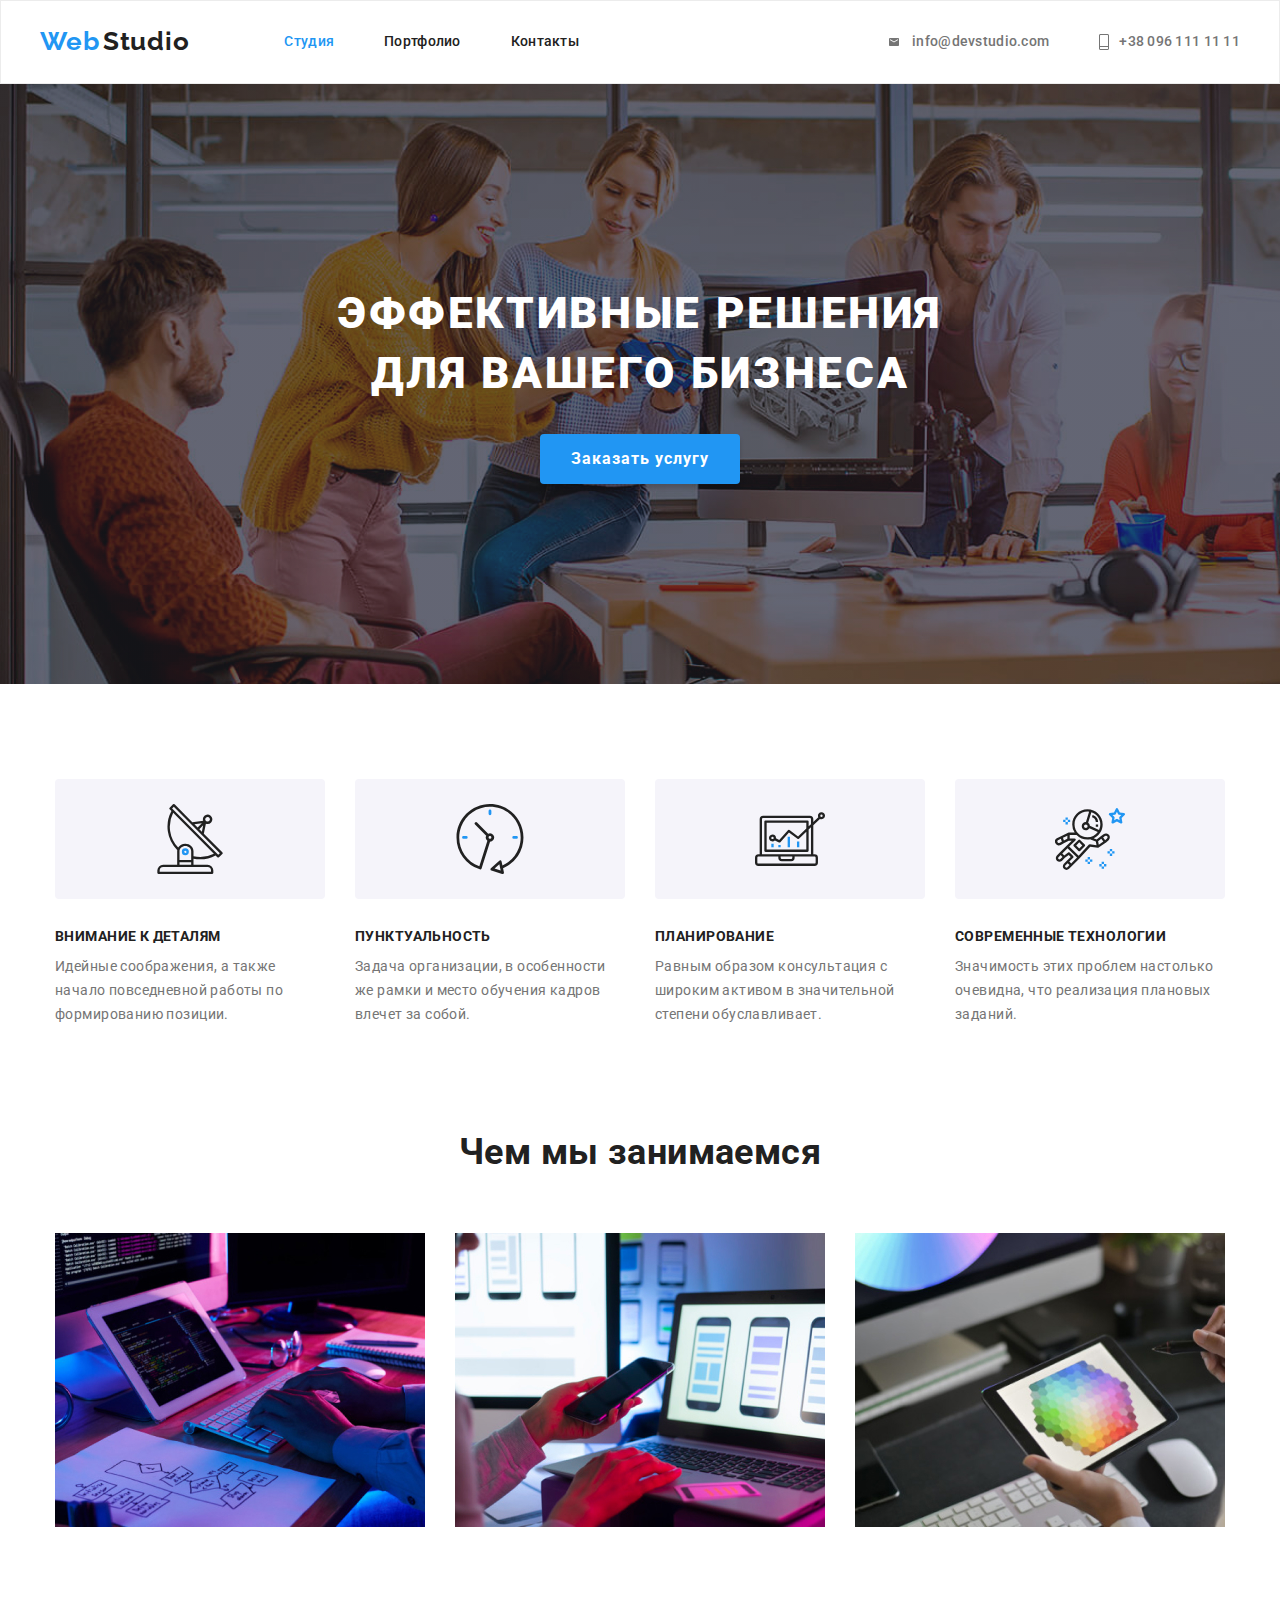
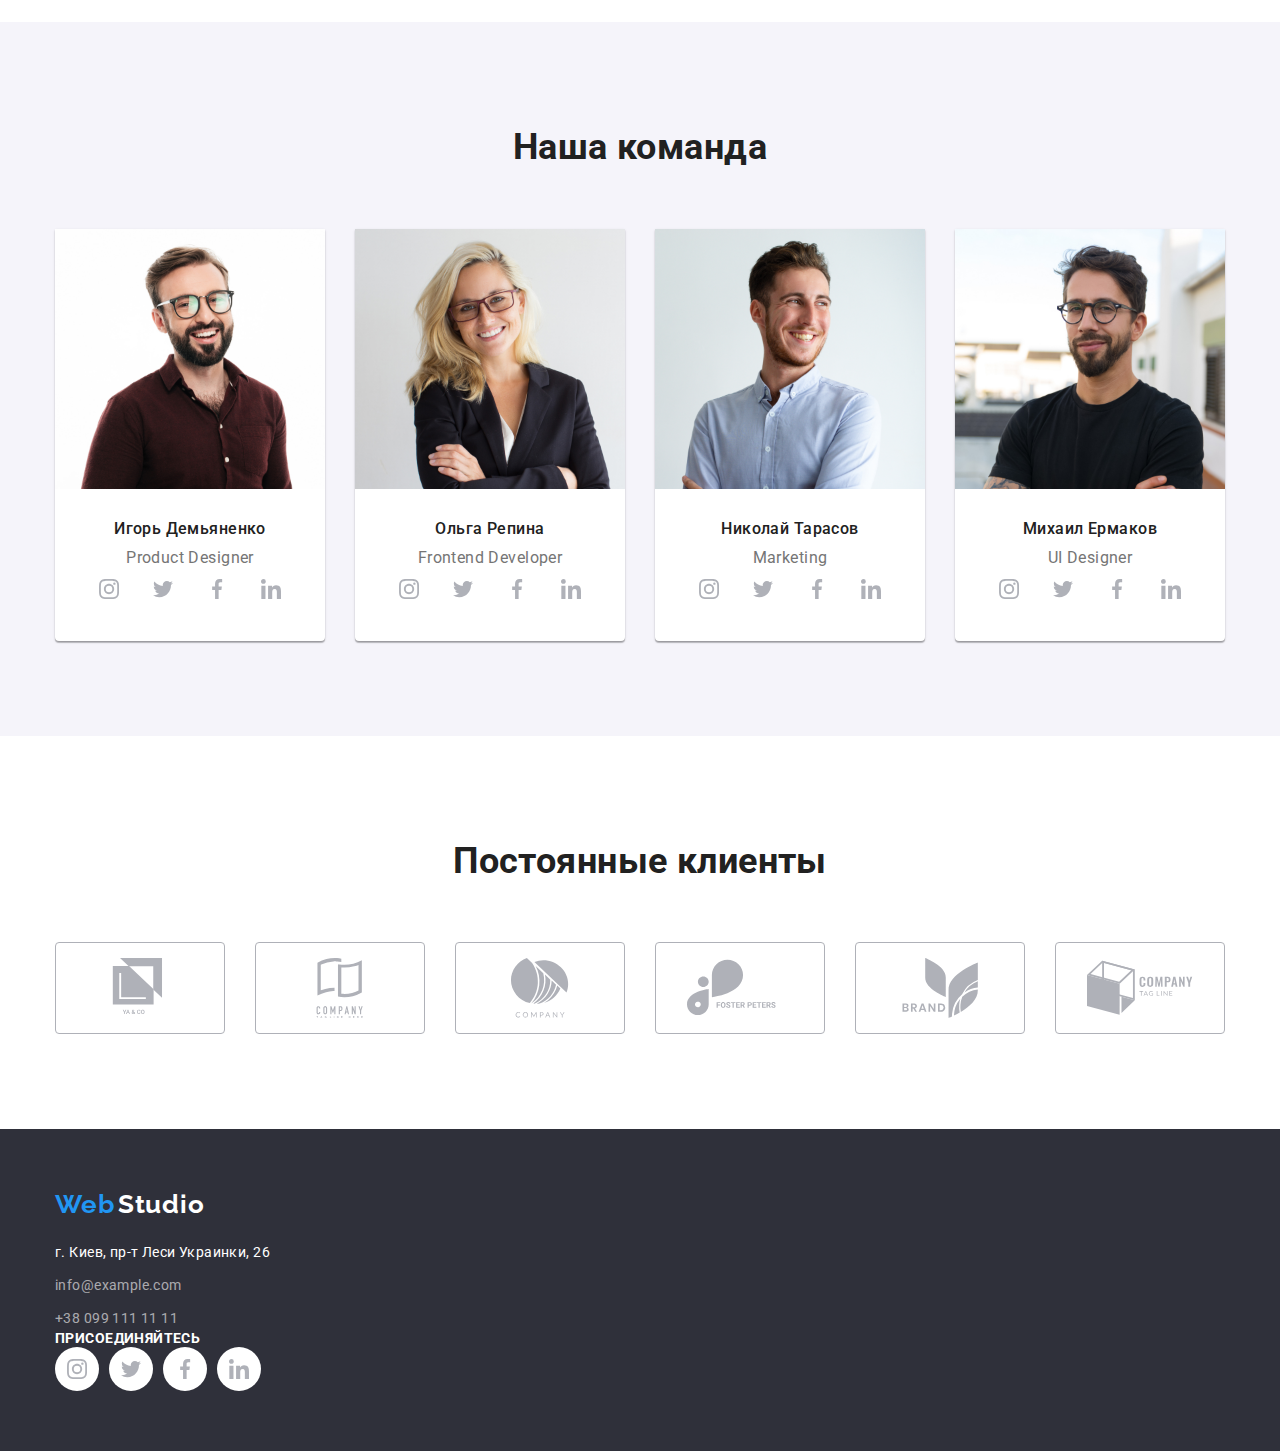
==== commit b68b5d55: "работа с футером, добавление соцсетей" ====
--- a/index.html
+++ b/index.html
@@ -30,7 +30,7 @@
           info@devstudio.com</a></li>
         <li class="menu-item"><a class="link cap-contact"  href="tel:+380961111111">
           <svg class="phone-icon">
-            <use href="./images/icons/sprite.svg#icon-phone"></use>
+            <use href="./images/icons/sprite.svg#icon-cell"></use>
           </svg>
           +38 096 111 11 11</a></li>
       </ul>
@@ -43,23 +43,43 @@
         <button type="button"  class="click box">Заказать услугу</button>
       </div>
     </section>
+     <!--Качества-->
       <section class="section-detal">
         <div class="container">
-        <!--Качества-->
         <ul class="list details">
           <li class="details-item">
+            <div class="border-icon">
+              <svg class="size-icon">
+                <use href="./images/icons/sprite.svg#icon-antenna"></use>
+              </svg>
+            </div>
             <h3 class="mini-title">Внимание к деталям</h3>
             <p class="paragraph">Идейные соображения, а также начало повседневной работы по формированию позиции.</p>
           </li>
           <li class="details-item">
+            <div class="border-icon">
+              <svg class="size-icon">
+                <use href="./images/icons/sprite.svg#icon-clock"></use>
+              </svg>
+            </div>
             <h3 class="mini-title">Пунктуальность</h3>
             <p class="paragraph">Задача организации, в особенности же рамки и место обучения кадров влечет за собой.</p>
           </li>
           <li class="details-item">
+            <div class="border-icon">
+              <svg class="size-icon">
+                <use href="./images/icons/sprite.svg#icon-diagram"></use>
+              </svg>
+            </div>
             <h3 class="mini-title">Планирование</h3>
             <p class="paragraph">Равным образом консультация с широким активом в значительной степени обуславливает.</p>
           </li>
           <li class="details-item">
+            <div class="border-icon">
+              <svg class="size-icon">
+                <use href="./images/icons/sprite.svg#icon-astronaut"></use>
+              </svg>
+            </div>
             <h3 class="mini-title">Современные технологии</h3>
             <p class="paragraph">Значимость этих проблем настолько очевидна, что реализация плановых заданий.</p>
           </li>    
@@ -238,11 +258,46 @@
     <section class="company-bord">
       <div class="container">
         <h2 class="section-title">Постоянные клиенты</h2>
-        <ul class="list">
-          <li>
+        <ul class="list company-name">
+          <li class="company-position">
             <a href="" class="company-icons company-icons-link" target="_blank" rel="noopener noreferrer">
               <svg class="company-icons-svg">
                 <use href="./images/icons/sprite.svg#icon-logo-one"></use>
+              </svg>
+            </a>
+          </li>
+          <li class="company-position">
+            <a href="" class="company-icons company-icons-link" target="_blank" rel="noopener noreferrer">
+              <svg class="company-icons-svg">
+                <use href="./images/icons/sprite.svg#icon-logo-two"></use>
+              </svg>
+            </a>
+          </li>
+          <li class="company-position">
+            <a href="" class="company-icons company-icons-link" target="_blank" rel="noopener noreferrer">
+              <svg class="company-icons-svg">
+                <use href="./images/icons/sprite.svg#icon-logo-three"></use>
+              </svg>
+            </a>
+          </li>
+          <li class="company-position">
+            <a href="" class="company-icons company-icons-link" target="_blank" rel="noopener noreferrer">
+              <svg class="company-icons-svg">
+                <use href="./images/icons/sprite.svg#icon-logo-four"></use>
+              </svg>
+            </a>
+          </li>
+          <li class="company-position">
+            <a href="" class="company-icons company-icons-link" target="_blank" rel="noopener noreferrer">
+              <svg class="company-icons-svg">
+                <use href="./images/icons/sprite.svg#icon-logo-five"></use>
+              </svg>
+            </a>
+          </li>
+          <li class="company-position">
+            <a href="" class="company-icons company-icons-link" target="_blank" rel="noopener noreferrer">
+              <svg class="company-icons-svg">
+                <use href="./images/icons/sprite.svg#icon-logo-six"></use>
               </svg>
             </a>
           </li>
@@ -261,6 +316,39 @@
             <li class="mail"><a class="link footer-contact"  href="mailto:info@example.com">info@example.com</a></li>
             <li><a class="link footer-contact"  href="tel:+380991111111">+38 099 111 11 11</a></li>
           </ul>
+          <div class="">
+            <h3 class="mini-title-ft">присоединяйтесь</h3>
+            <ul class="list social-icons">
+              <li class="social-icons-item">
+                <a href="" class="social-icons-link" target="_blank" rel="noopener noreferrer">
+                  <svg class="social-icons-svg">
+                    <use href="./images/icons/sprite.svg#icon-instagram"></use>
+                  </svg>
+                </a>
+              </li>
+              <li class="social-icons-item">
+                <a href="" class="social-icons-link" target="_blank" rel="noopener noreferrer">
+                  <svg class="social-icons-svg">
+                    <use href="./images/icons/sprite.svg#icon-twitter"></use>
+                  </svg>
+                </a>
+              </li>
+              <li class="social-icons-item">
+                <a href="" class="social-icons-link" target="_blank" rel="noopener noreferrer">
+                  <svg class="social-icons-svg">
+                    <use href="./images/icons/sprite.svg#icon-facebook"></use>
+                  </svg>
+                </a>
+              </li>
+              <li class="social-icons-item">
+                <a href="" class="social-icons-link" target="_blank" rel="noopener noreferrer">
+                  <svg class="social-icons-svg">
+                    <use href="./images/icons/sprite.svg#icon-linkedin"></use>
+                  </svg>
+                </a>
+              </li>
+            </ul>
+          </div>
         </address>
       </div>
       </footer> 
--- a/css/styles.css
+++ b/css/styles.css
@@ -223,6 +223,21 @@
 .team-block {
     padding: 30px 32px;
 }
+/* Иконки Спутника, Космонавта... */
+.border-icon {
+    display: flex;
+    justify-content: center;
+    align-items: center;
+    width: 270px;
+    height: 120px;
+    background: #F5F4FA;
+    border-radius: 4px;
+    margin-bottom: 30px;
+}
+.size-icon {
+    width: 70px;
+    height: 70px;
+}
 /*Параграфы описаний*/
 .paragraph {
     width: 270px;
@@ -305,7 +320,7 @@
     background-image: linear-gradient( 
         to right,
         rgba(47, 48, 58, 0.4),
-        rgba(47, 48, 58, 0.4)), url(/images/img-overlay.jpg);
+        rgba(47, 48, 58, 0.4)), url(../images/img-overlay.jpg);
         background-color: #C4C4C4;
      background-repeat: no-repeat; 
 }
@@ -338,7 +353,12 @@
     border: 1px solid #AFB1B8;
     box-sizing: border-box;
     border-radius: 4px;
-    padding: 16px 32px;
+}
+.company-name {
+    display: flex;
+}
+.company-position {
+    margin-right: 30px;
 }
 .company-icons-link {
     display: flex;
@@ -346,6 +366,7 @@
     align-items: center;
 }
 .company-icons-svg {
+    fill: #AFB1B8;
     width: 106px;
     height: 60px;
 }
@@ -353,6 +374,9 @@
 .company-icons-link:focus .company-icons-svg {
     fill: var(--accent-color);
 } 
+a:hover {
+    border-color: var(--accent-color);
+}
 /*Футер Контакты*/
 .footer-contact {
     line-height: 1.71;
@@ -369,6 +393,14 @@
 }
 .mail:not(:last-child) {
     margin-bottom: 9px;
+}
+/* Раздел Присоединяйтесь */
+.mini-title-ft {
+    font-family: var(--main-font);
+    font-size: 14px;
+    line-height: 1.14;
+    text-transform: uppercase;
+    color: #FFFFFF;
 }
 
 /*Курсор для кнопки*/
@@ -412,6 +444,7 @@
     padding-top: 95px;
     padding-bottom: 50px;
 }
+/* Тени карточек */
 
 /* Заглавие картинок */
 .box-car {
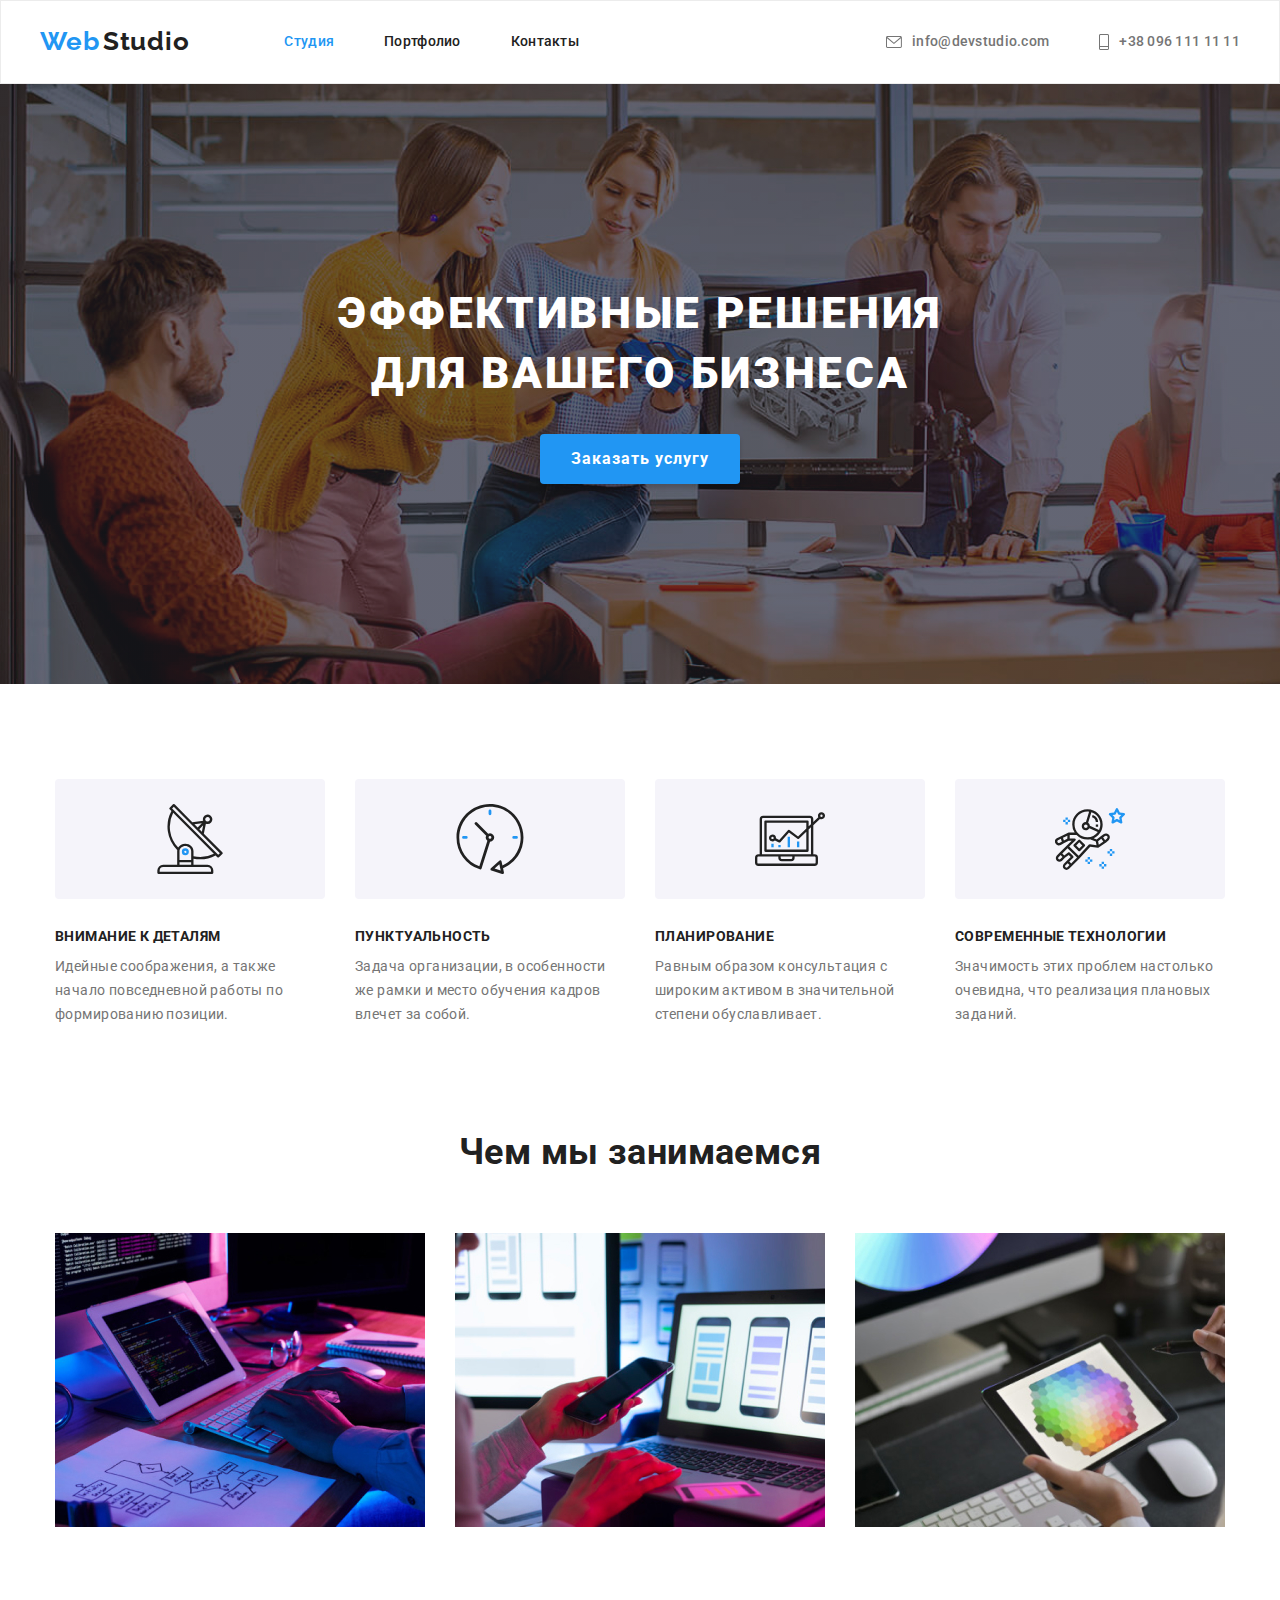
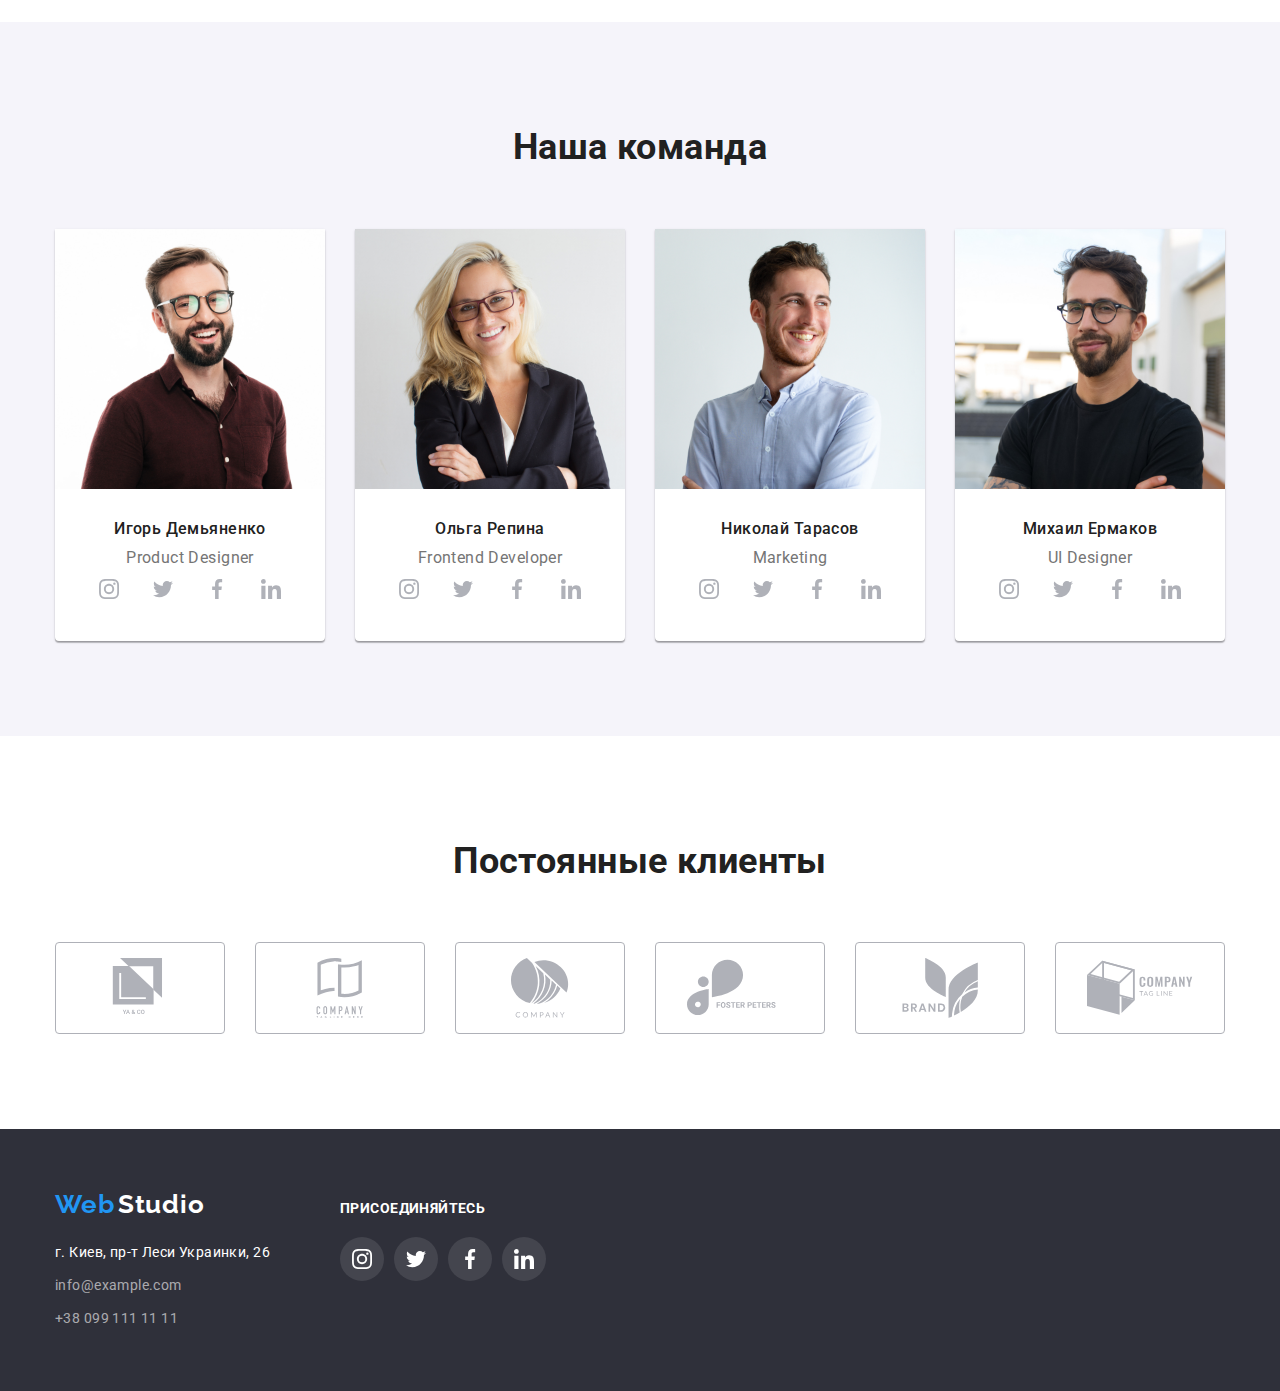
==== commit b7a7d4a0: "сделан footer с соц сетями" ====
--- a/index.html
+++ b/index.html
@@ -25,7 +25,7 @@
       <ul class="list menu cont-list">
         <li  class="menu-item"><a class="link cap-contact"  href="mailto:info@devstudio.com">
           <svg class="mail-icon">
-            <use href="./images/icons/sprite.svg#icon-email"></use>
+            <use href="./images/icons/sprite.svg#icon-envelope"></use>
           </svg>
           info@devstudio.com</a></li>
         <li class="menu-item"><a class="link cap-contact"  href="tel:+380961111111">
@@ -308,47 +308,49 @@
   </main>
       <!--Адрес - контакты-->
     <footer class="footer-bg">
-      <div class="container">
-      <a href="" class="link"> <span class="logo-span">Web</span> <span class="span-withe">Studio</span></a>
-        <address class="address">
-          <ul class="list">
-            <li class="city"><a class="link kiev"  href="https://goo.gl/maps/7i1z6nDNtPPJx5457" target="_blank" rel="noopener noreferrer">г. Киев, пр-т Леси Украинки, 26</a></li>
-            <li class="mail"><a class="link footer-contact"  href="mailto:info@example.com">info@example.com</a></li>
-            <li><a class="link footer-contact"  href="tel:+380991111111">+38 099 111 11 11</a></li>
-          </ul>
-          <div class="">
-            <h3 class="mini-title-ft">присоединяйтесь</h3>
-            <ul class="list social-icons">
-              <li class="social-icons-item">
-                <a href="" class="social-icons-link" target="_blank" rel="noopener noreferrer">
-                  <svg class="social-icons-svg">
-                    <use href="./images/icons/sprite.svg#icon-instagram"></use>
-                  </svg>
-                </a>
-              </li>
-              <li class="social-icons-item">
-                <a href="" class="social-icons-link" target="_blank" rel="noopener noreferrer">
-                  <svg class="social-icons-svg">
-                    <use href="./images/icons/sprite.svg#icon-twitter"></use>
-                  </svg>
-                </a>
-              </li>
-              <li class="social-icons-item">
-                <a href="" class="social-icons-link" target="_blank" rel="noopener noreferrer">
-                  <svg class="social-icons-svg">
-                    <use href="./images/icons/sprite.svg#icon-facebook"></use>
-                  </svg>
-                </a>
-              </li>
-              <li class="social-icons-item">
-                <a href="" class="social-icons-link" target="_blank" rel="noopener noreferrer">
-                  <svg class="social-icons-svg">
-                    <use href="./images/icons/sprite.svg#icon-linkedin"></use>
-                  </svg>
-                </a>
-              </li>
-            </ul>
-          </div>
+      <div class="container position-ft">
+        <div>
+          <a href="" class="link"> <span class="logo-span">Web</span> <span class="span-withe">Studio</span></a>
+            <address class="address">
+              <ul class="list">
+                <li class="city"><a class="link kiev"  href="https://goo.gl/maps/7i1z6nDNtPPJx5457" target="_blank" rel="noopener noreferrer">г. Киев, пр-т Леси Украинки, 26</a></li>
+                <li class="mail"><a class="link footer-contact"  href="mailto:info@example.com">info@example.com</a></li>
+                <li><a class="link footer-contact"  href="tel:+380991111111">+38 099 111 11 11</a></li>
+              </ul>
+        </div>
+          <div class="ft-social">     
+            <h3 class="mini-title-ft">присоединяйтесь</h3>    
+            <ul class="list social-icons">                
+              <li class="social-icons-item">
+                <a href="" class="social-icons-link-ft" target="_blank" rel="noopener noreferrer">
+                  <svg class="social-icons-svg-ft">
+                    <use href="./images/icons/sprite.svg#icon-instagram"></use>
+                  </svg>
+                </a>
+              </li>
+              <li class="social-icons-item">
+                <a href="" class="social-icons-link-ft" target="_blank" rel="noopener noreferrer">
+                  <svg class="social-icons-svg-ft">
+                    <use href="./images/icons/sprite.svg#icon-twitter"></use>
+                  </svg>
+                </a>
+              </li>
+              <li class="social-icons-item">
+                <a href="" class="social-icons-link-ft" target="_blank" rel="noopener noreferrer">
+                  <svg class="social-icons-svg-ft">
+                    <use href="./images/icons/sprite.svg#icon-facebook"></use>
+                  </svg>
+                </a>
+              </li>
+              <li class="social-icons-item">
+                <a href="" class="social-icons-link-ft" target="_blank" rel="noopener noreferrer">
+                  <svg class="social-icons-svg-ft">
+                    <use href="./images/icons/sprite.svg#icon-linkedin"></use>
+                  </svg>
+                </a>
+              </li>  
+            </ul> 
+          </div>           
         </address>
       </div>
       </footer> 
--- a/css/styles.css
+++ b/css/styles.css
@@ -304,7 +304,7 @@
 .social-icons-svg {
     width: 20px;
     height: 20px;
-    fill: #AFB1B8;;
+    fill: #AFB1B8;
 }
 /*Фоны*/
 .footer-bg {
@@ -401,8 +401,35 @@
     line-height: 1.14;
     text-transform: uppercase;
     color: #FFFFFF;
-}
-
+    margin-bottom: 20px;
+}
+.ft-social {
+    margin-left: 70px;
+}
+.position-ft {
+    display: flex;
+    align-items: baseline;
+}
+.social-icons-link-ft {
+    display: flex;
+    align-items: center;
+    justify-content: center;
+    width: 44px;   
+    height: 44px;
+    border-radius: 50%;
+    background-color: rgba(255, 255, 255, 0.1);
+}
+.social-icons-svg-ft {
+    width: 20px;
+    height: 20px;
+    fill: #FFFFFF;
+}
+.social-icons-link-ft:hover {
+    background: var(--accent-color);
+}
+.social-icons-link-ft:focus {
+    background: var(--accent-color);
+}
 /*Курсор для кнопки*/
 .box {
      cursor: pointer;
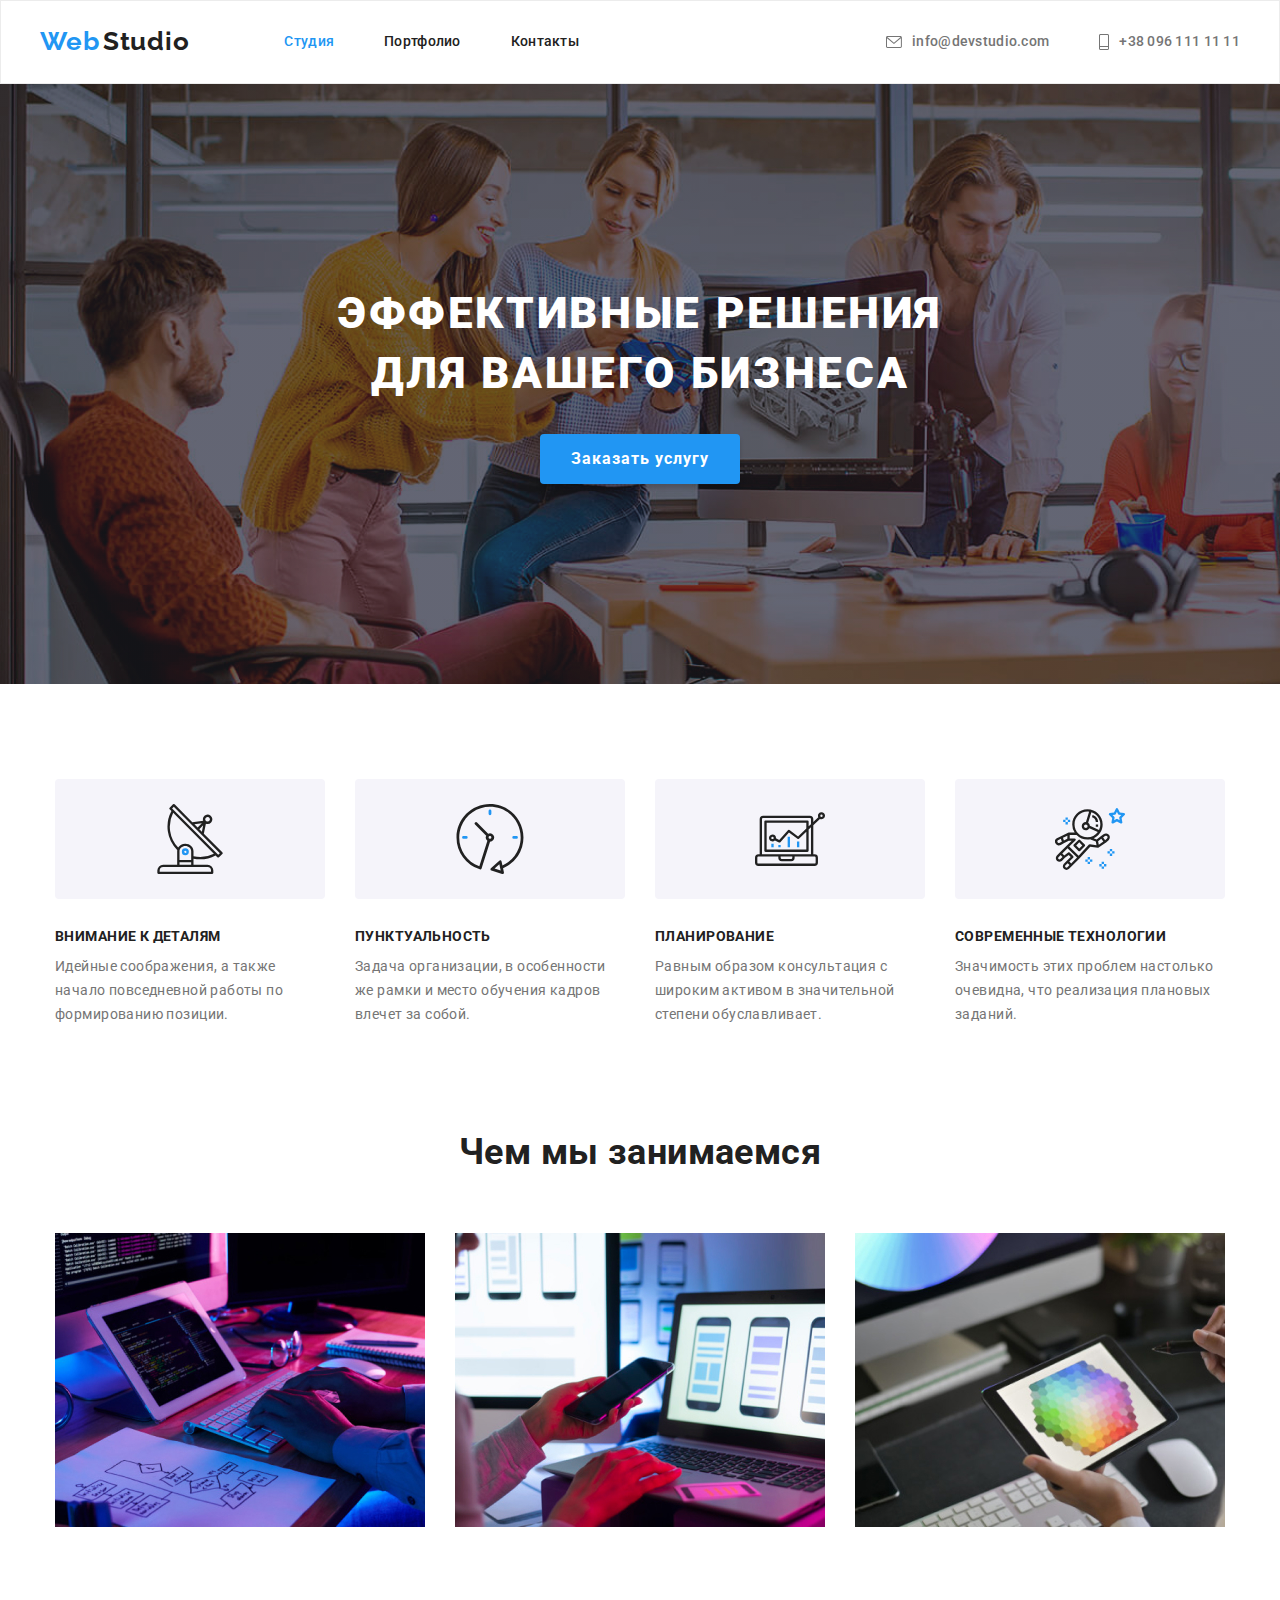
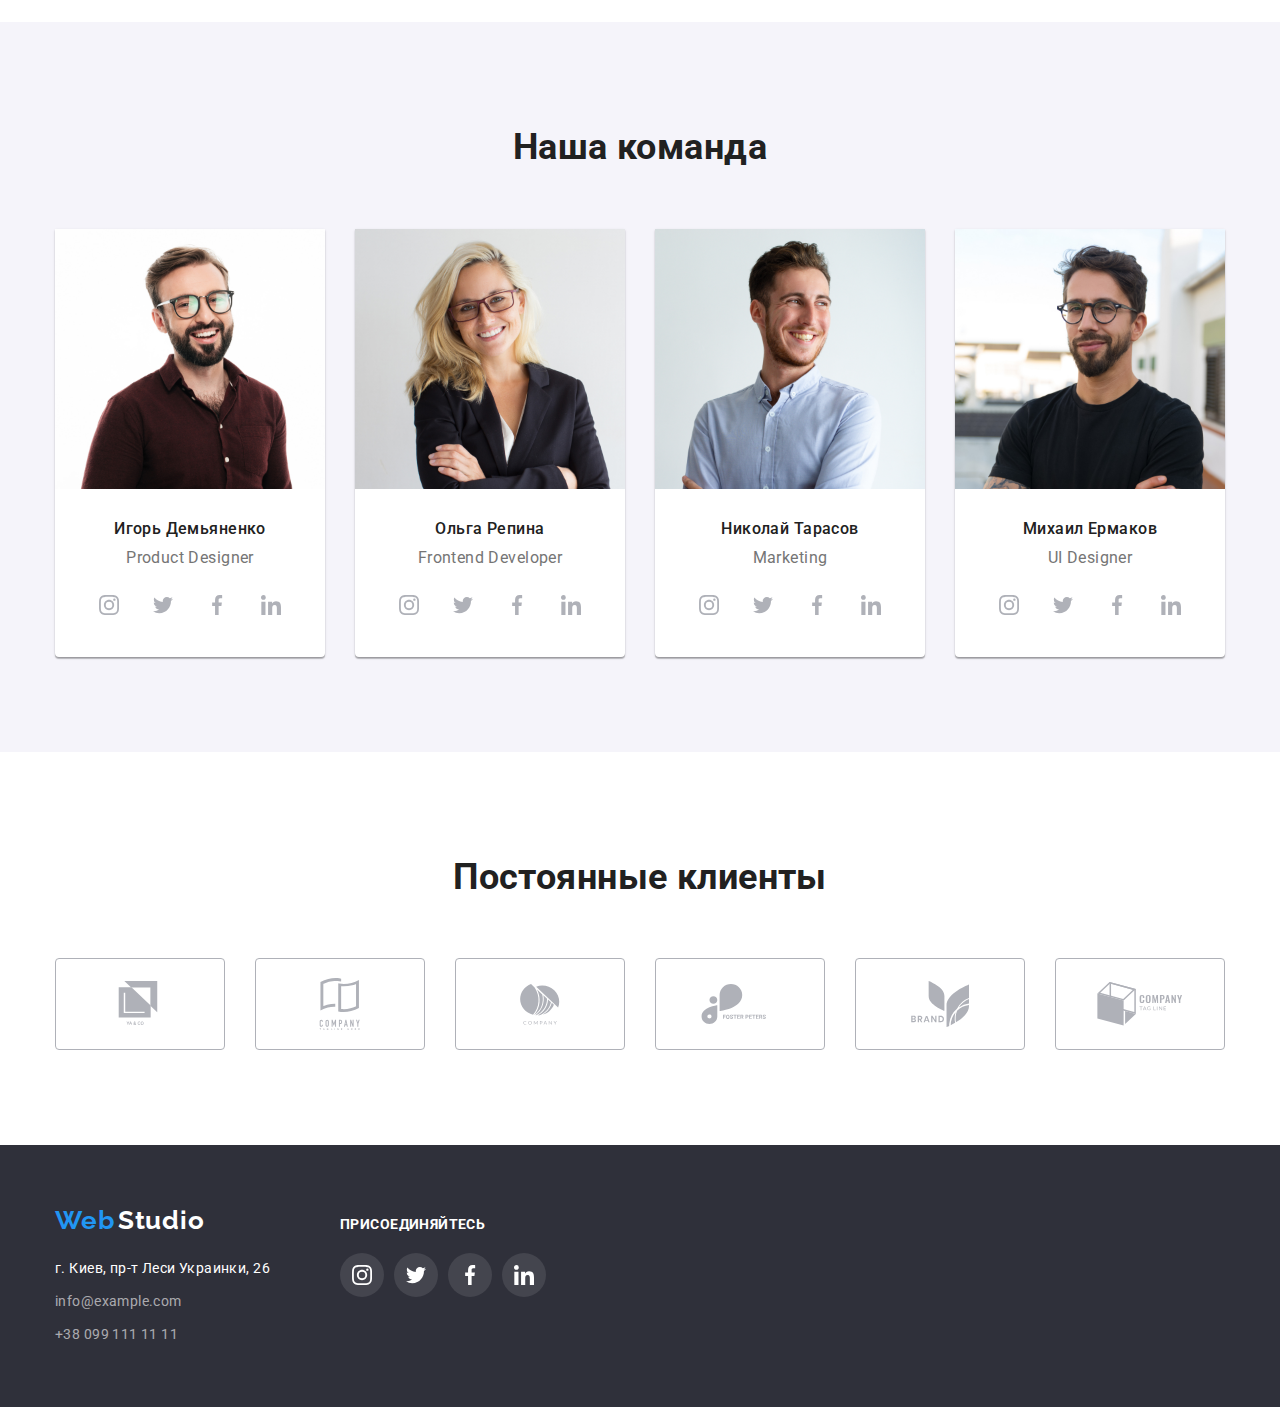
==== commit 02928a0f: "добавлены размеры иконок компаний в svg через with i height" ====
--- a/index.html
+++ b/index.html
@@ -261,42 +261,42 @@
         <ul class="list company-name">
           <li class="company-position">
             <a href="" class="company-icons company-icons-link" target="_blank" rel="noopener noreferrer">
-              <svg class="company-icons-svg">
+              <svg class="company-icons-svg" with="41" height="47">
                 <use href="./images/icons/sprite.svg#icon-logo-one"></use>
               </svg>
             </a>
           </li>
           <li class="company-position">
             <a href="" class="company-icons company-icons-link" target="_blank" rel="noopener noreferrer">
-              <svg class="company-icons-svg">
+              <svg class="company-icons-svg" with="40" height="52">
                 <use href="./images/icons/sprite.svg#icon-logo-two"></use>
               </svg>
             </a>
           </li>
           <li class="company-position">
             <a href="" class="company-icons company-icons-link" target="_blank" rel="noopener noreferrer">
-              <svg class="company-icons-svg">
+              <svg class="company-icons-svg" with="44" height="41">
                 <use href="./images/icons/sprite.svg#icon-logo-three"></use>
               </svg>
             </a>
           </li>
           <li class="company-position">
             <a href="" class="company-icons company-icons-link" target="_blank" rel="noopener noreferrer">
-              <svg class="company-icons-svg">
+              <svg class="company-icons-svg" with="85" height="41">
                 <use href="./images/icons/sprite.svg#icon-logo-four"></use>
               </svg>
             </a>
           </li>
           <li class="company-position">
             <a href="" class="company-icons company-icons-link" target="_blank" rel="noopener noreferrer">
-              <svg class="company-icons-svg">
+              <svg class="company-icons-svg" with="63" height="46">
                 <use href="./images/icons/sprite.svg#icon-logo-five"></use>
               </svg>
             </a>
           </li>
           <li class="company-position">
             <a href="" class="company-icons company-icons-link" target="_blank" rel="noopener noreferrer">
-              <svg class="company-icons-svg">
+              <svg class="company-icons-svg" with="94" height="44">
                 <use href="./images/icons/sprite.svg#icon-logo-six"></use>
               </svg>
             </a>
--- a/css/styles.css
+++ b/css/styles.css
@@ -269,6 +269,7 @@
     font-size: 16px;
     line-height: 1.19;
     text-align: center;
+    margin-bottom: 16px;
 }
 .foto-card {
     display: flex;
@@ -367,8 +368,6 @@
 }
 .company-icons-svg {
     fill: #AFB1B8;
-    width: 106px;
-    height: 60px;
 }
 .company-icons-link:hover .company-icons-svg, 
 .company-icons-link:focus .company-icons-svg {
@@ -460,6 +459,8 @@
 .click-bt:focus {
     color: #FFFFFF;
     background: #2196F3;
+    box-shadow: 0px 3px 1px rgba(0, 0, 0, 0.1), 0px 1px 2px rgba(0, 0, 0, 0.08), 0px 2px 2px rgba(0, 0, 0, 0.12);
+    border-radius: 4px;
 }
 .but {
     display: flex;
@@ -472,7 +473,10 @@
     padding-bottom: 50px;
 }
 /* Тени карточек */
-
+.click-shadow:hover,
+.click-shadow:focus {
+    box-shadow: 0px 1px 1px rgba(0, 0, 0, 0.12), 0px 4px 4px rgba(0, 0, 0, 0.06), 1px 4px 6px rgba(0, 0, 0, 0.16);
+}
 /* Заглавие картинок */
 .box-car {
     border: 1px solid #EEEEEE;
@@ -497,7 +501,6 @@
 /* Карточки bg портфолио */
 .card-bg-portf {
     background: #FFFFFF;
-    /* border: 1px solid #EEEEEE; */
     box-sizing: border-box;
     margin-left: 30px;
     margin-top: 30px;
@@ -508,4 +511,4 @@
     flex-wrap: wrap;
     margin-left: -30px;
     margin-top: -30px;
-}+}
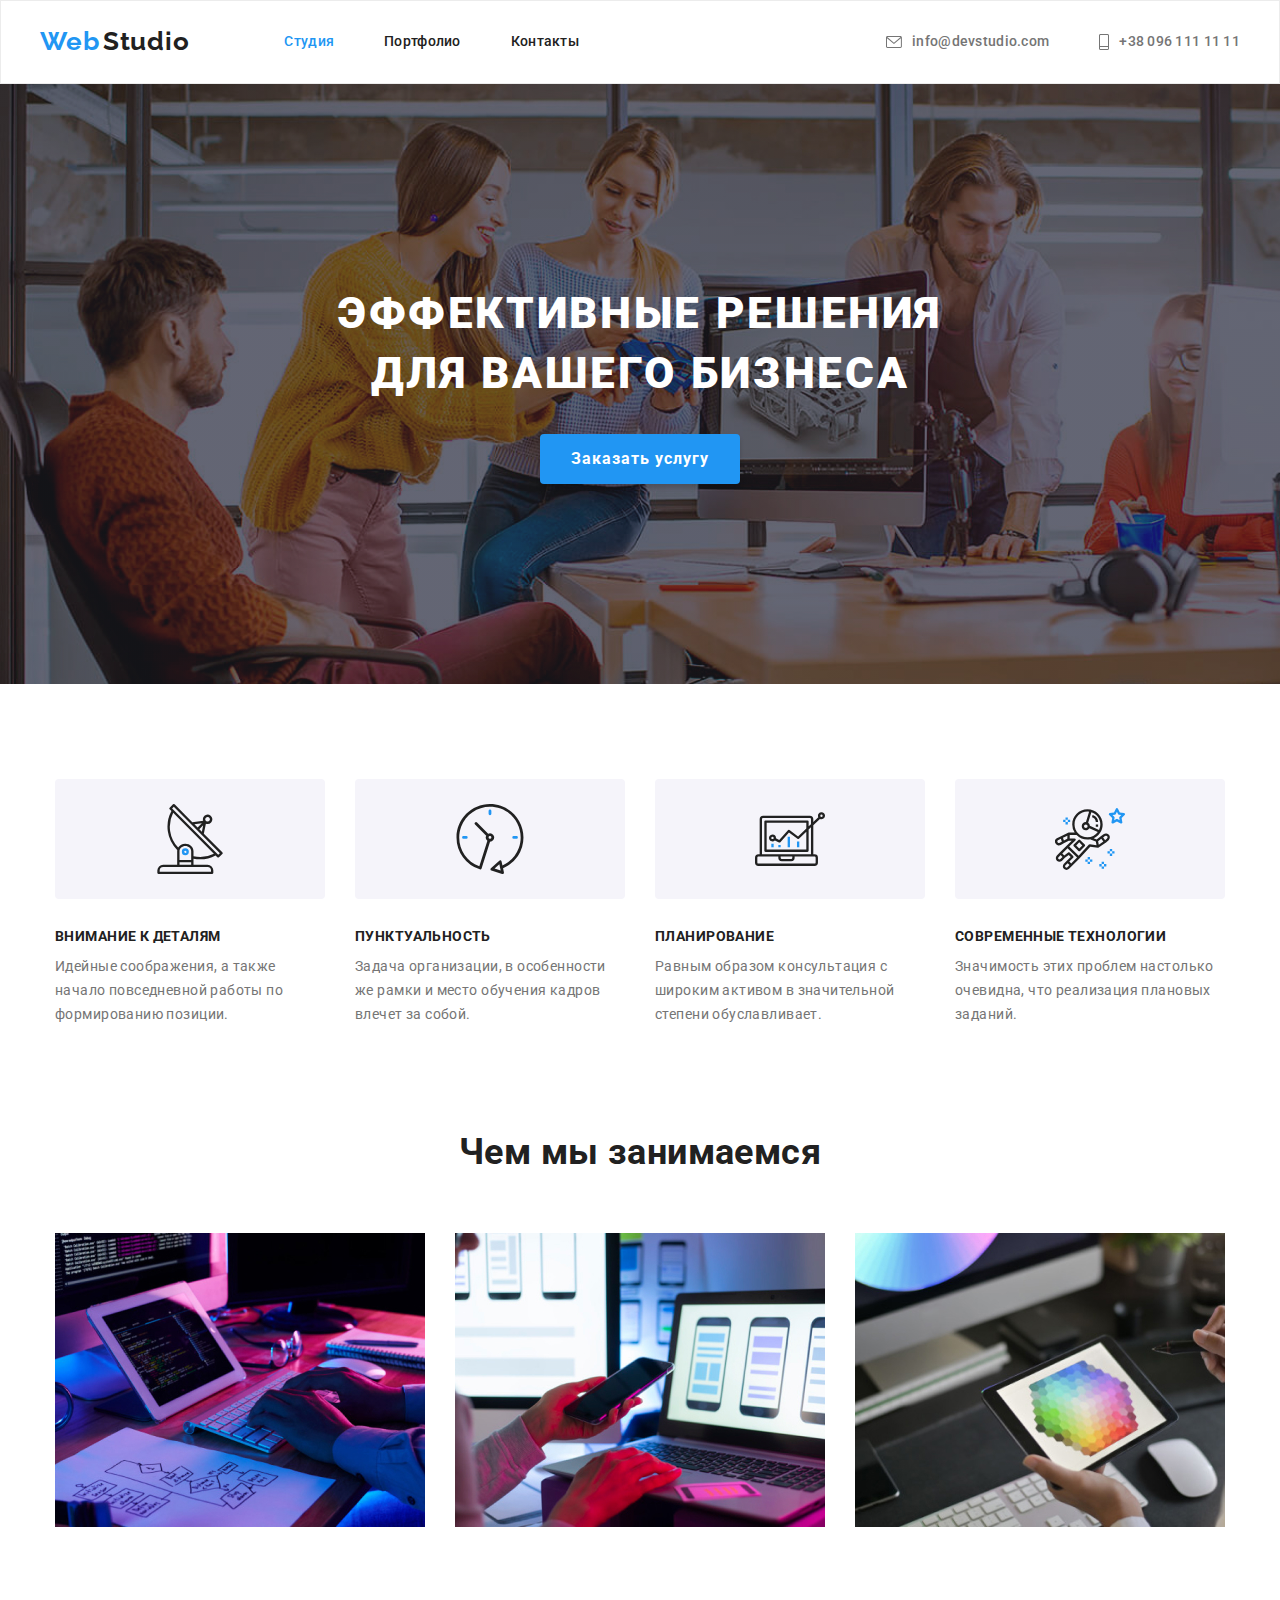
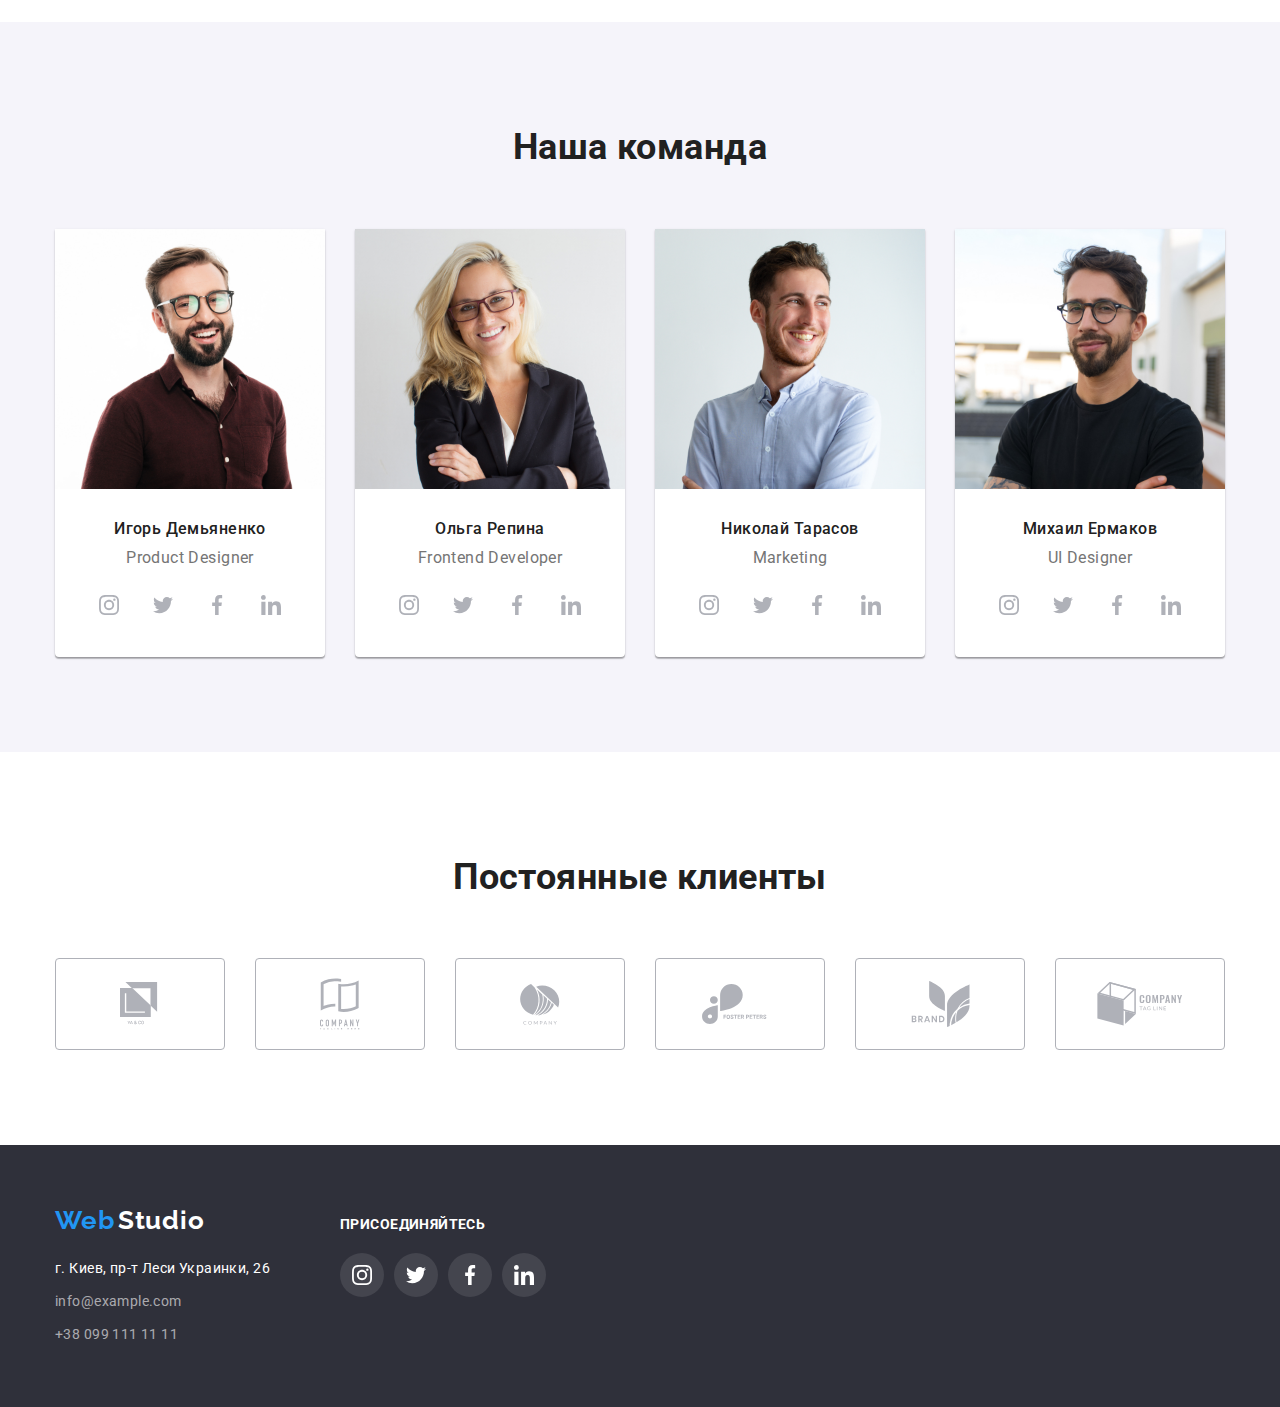
==== commit 2f7a77b2: "исправлены тени карточек во ховеру и фокусу на ссылку" ====
--- a/index.html
+++ b/index.html
@@ -261,42 +261,42 @@
         <ul class="list company-name">
           <li class="company-position">
             <a href="" class="company-icons company-icons-link" target="_blank" rel="noopener noreferrer">
-              <svg class="company-icons-svg" with="41" height="47">
+              <svg class="company-icons-svg" width="41" height="47">
                 <use href="./images/icons/sprite.svg#icon-logo-one"></use>
               </svg>
             </a>
           </li>
           <li class="company-position">
             <a href="" class="company-icons company-icons-link" target="_blank" rel="noopener noreferrer">
-              <svg class="company-icons-svg" with="40" height="52">
+              <svg class="company-icons-svg" width="40" height="52">
                 <use href="./images/icons/sprite.svg#icon-logo-two"></use>
               </svg>
             </a>
           </li>
           <li class="company-position">
             <a href="" class="company-icons company-icons-link" target="_blank" rel="noopener noreferrer">
-              <svg class="company-icons-svg" with="44" height="41">
+              <svg class="company-icons-svg" width="44" height="41">
                 <use href="./images/icons/sprite.svg#icon-logo-three"></use>
               </svg>
             </a>
           </li>
           <li class="company-position">
             <a href="" class="company-icons company-icons-link" target="_blank" rel="noopener noreferrer">
-              <svg class="company-icons-svg" with="85" height="41">
+              <svg class="company-icons-svg" width="85" height="41">
                 <use href="./images/icons/sprite.svg#icon-logo-four"></use>
               </svg>
             </a>
           </li>
           <li class="company-position">
             <a href="" class="company-icons company-icons-link" target="_blank" rel="noopener noreferrer">
-              <svg class="company-icons-svg" with="63" height="46">
+              <svg class="company-icons-svg" width="63" height="46">
                 <use href="./images/icons/sprite.svg#icon-logo-five"></use>
               </svg>
             </a>
           </li>
           <li class="company-position">
             <a href="" class="company-icons company-icons-link" target="_blank" rel="noopener noreferrer">
-              <svg class="company-icons-svg" with="94" height="44">
+              <svg class="company-icons-svg" width="94" height="44">
                 <use href="./images/icons/sprite.svg#icon-logo-six"></use>
               </svg>
             </a>
--- a/css/styles.css
+++ b/css/styles.css
@@ -475,6 +475,7 @@
 /* Тени карточек */
 .click-shadow:hover,
 .click-shadow:focus {
+    display: block;
     box-shadow: 0px 1px 1px rgba(0, 0, 0, 0.12), 0px 4px 4px rgba(0, 0, 0, 0.06), 1px 4px 6px rgba(0, 0, 0, 0.16);
 }
 /* Заглавие картинок */
